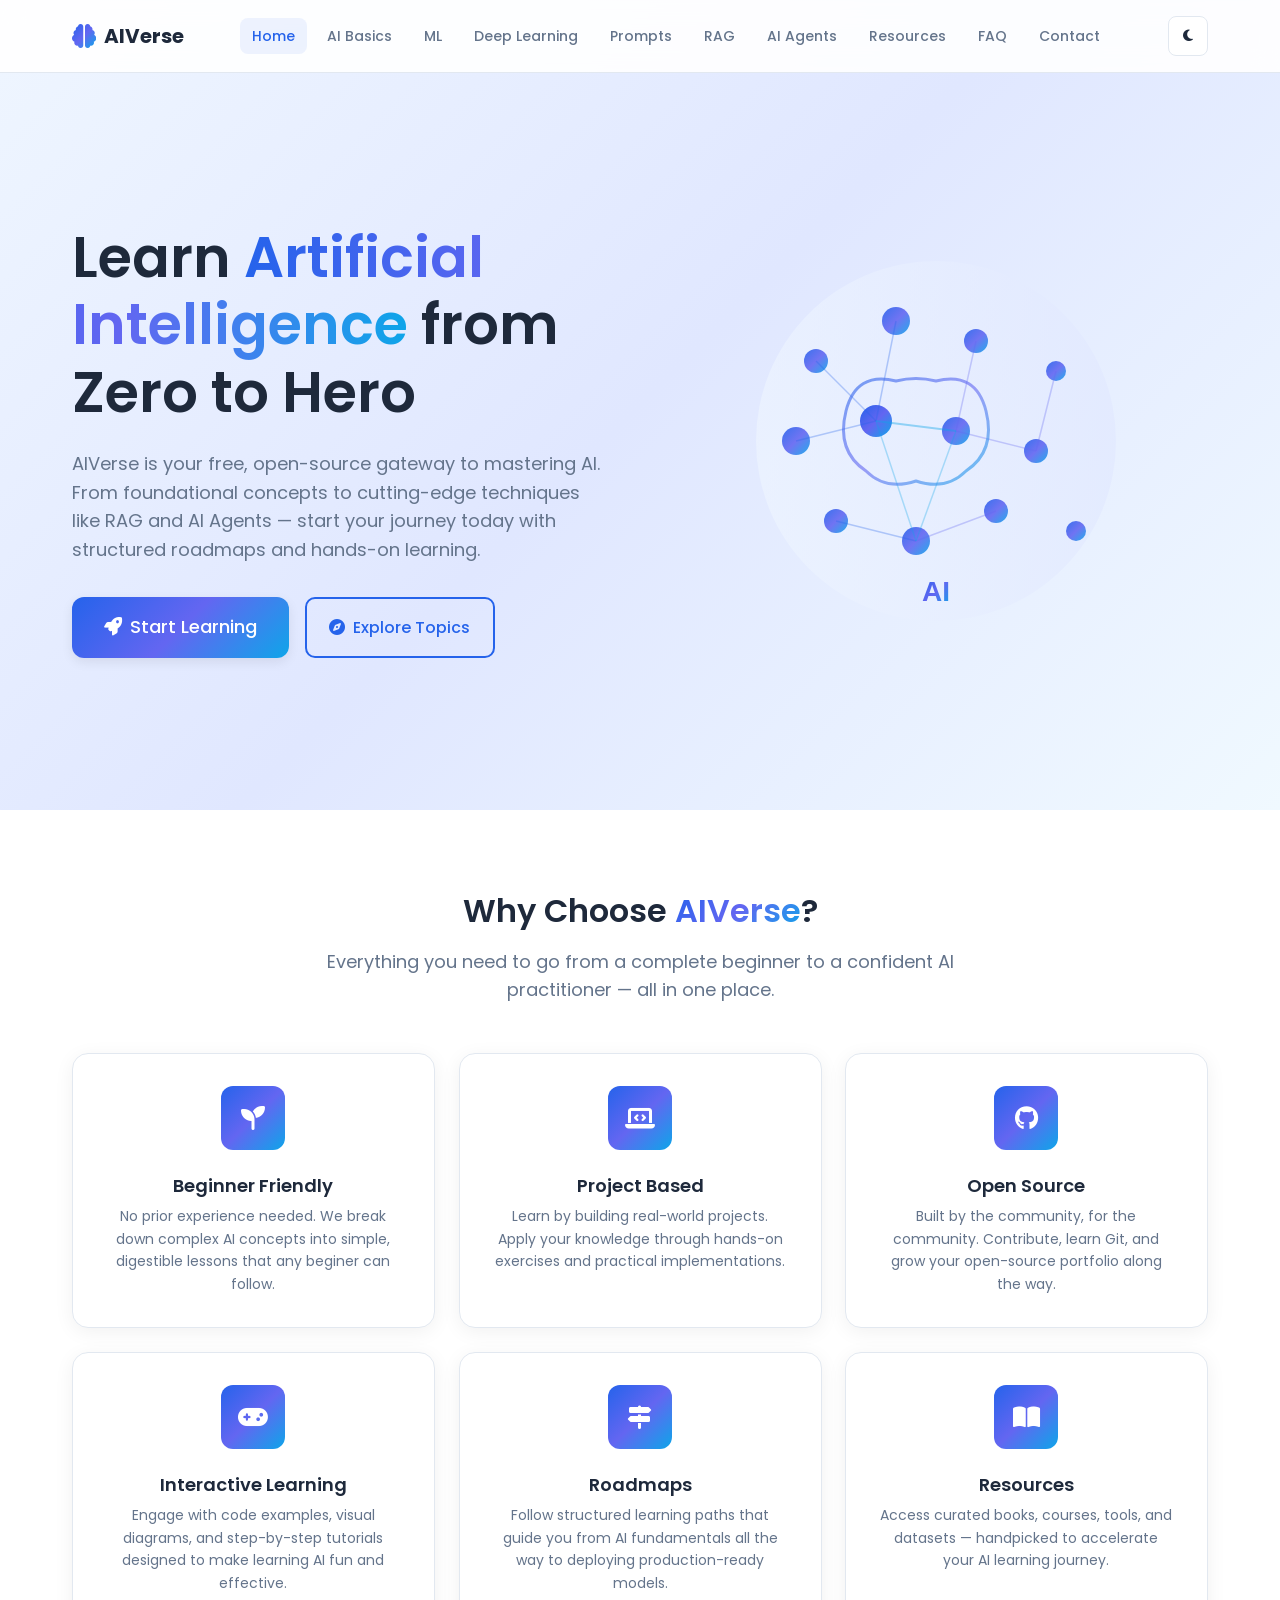
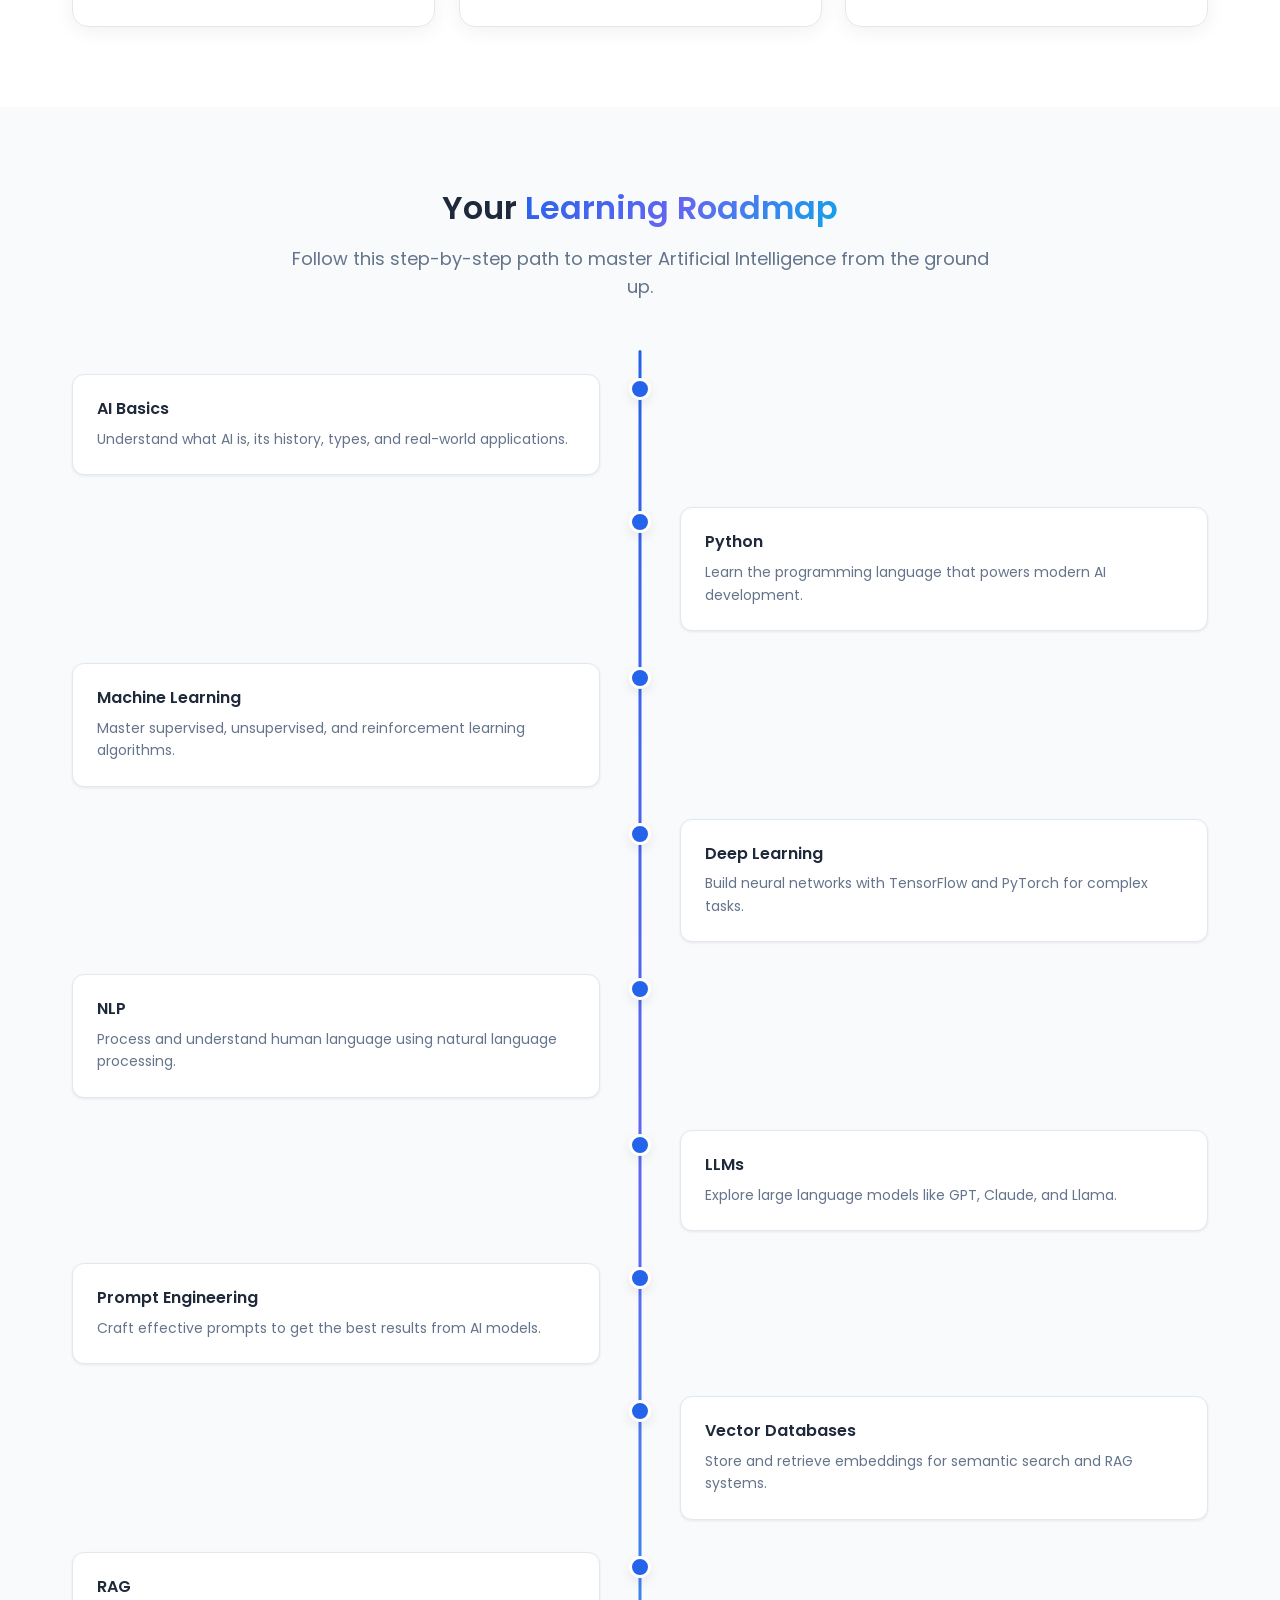
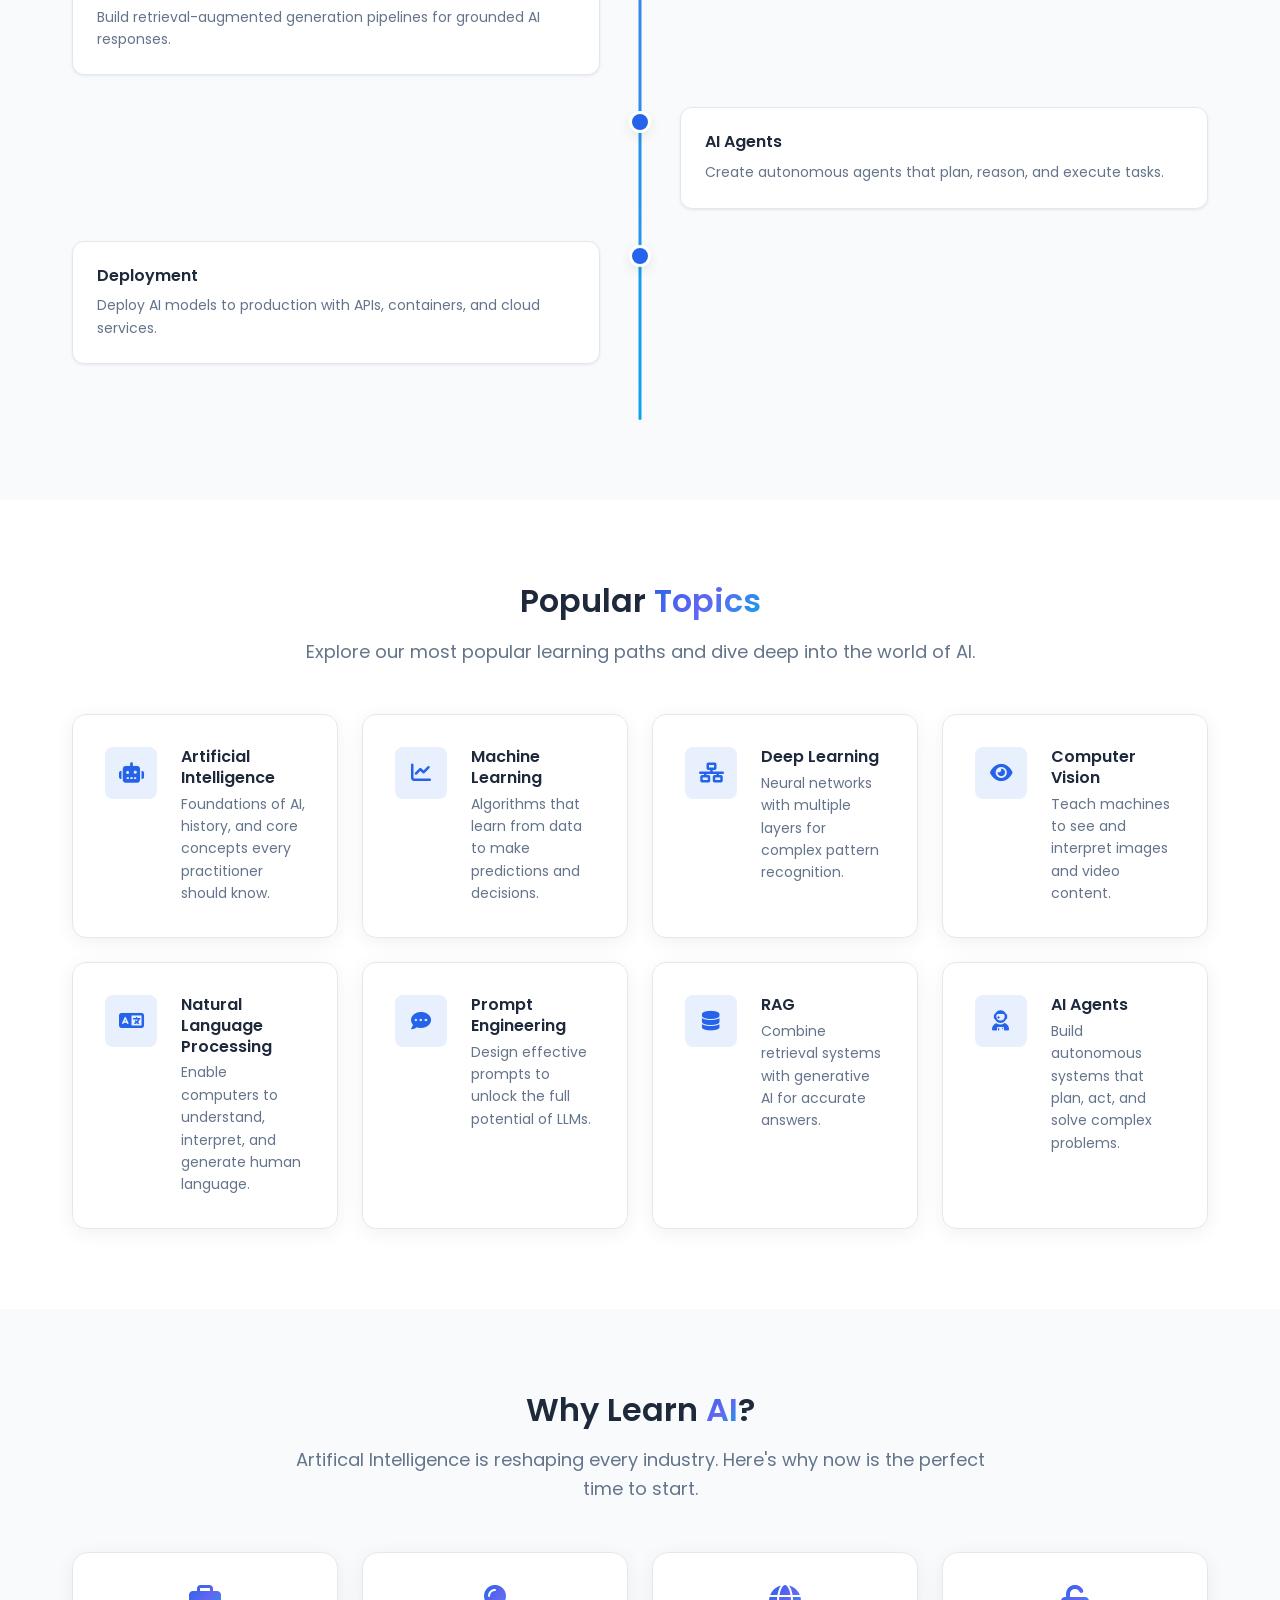
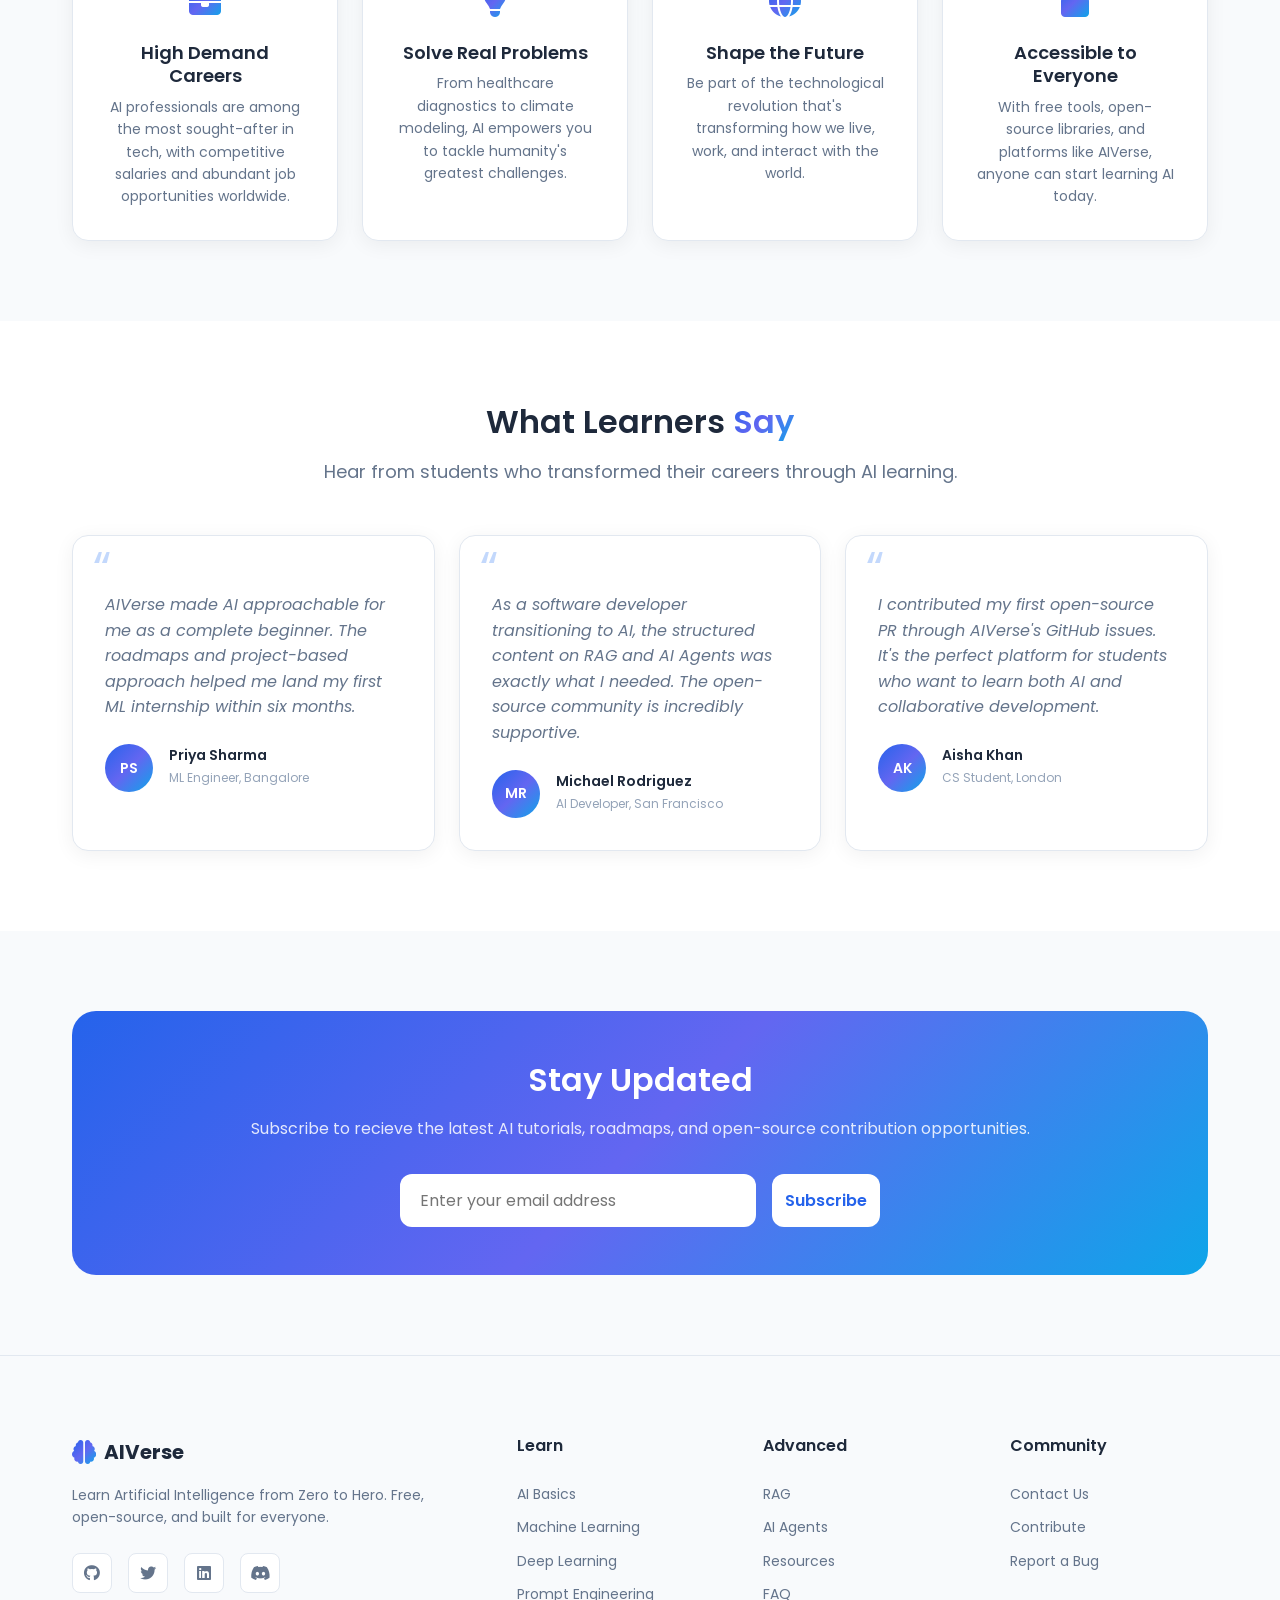
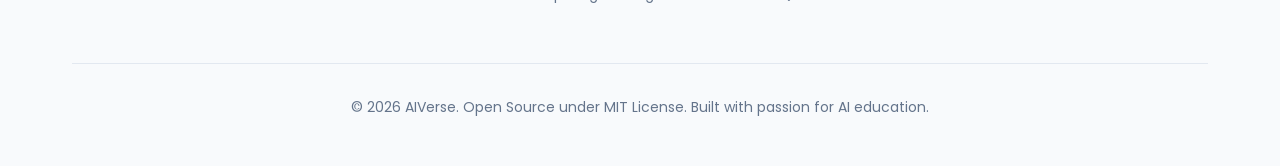
==== index.html @ 11f2e7f5 "Initial commit" ====
<!DOCTYPE html>
<html lang="en">
<head>
  <meta charset="UTF-8">
  <meta name="viewport" content="width=device-width, initial-scale=1.0">
  <meta name="description" content="AIVerse - Learn Artificial Intelligence from Zero to Hero. Free open-source educational platform for AI, Machine Learning, Deep Learning, and more.">
  <title>AIVerse - Learn Artificial Intelligence from Zero to Hero</title>

  <!-- Google Fonts: Poppins -->
  <link rel="preconnect" href="https://fonts.googleapis.com">
  <link rel="preconnect" href="https://fonts.gstatic.com" crossorigin>
  <link href="https://fonts.googleapis.com/css2?family=Poppins:wght@300;400;500;600;700&display=swap" rel="stylesheet">

  <!-- Font Awesome Icons -->
  <link rel="stylesheet" href="https://cdnjs.cloudflare.com/ajax/libs/font-awesome/6.5.1/css/all.min.css">

  <!-- Stylesheets -->
  <link rel="stylesheet" href="css/style.css">
  <link rel="stylesheet" href="css/responsive.css">
  <link rel="stylesheet" href="css/animations.css">
</head>
<body>

  <!-- ========== HEADER & NAVIGATION ========== -->
  <header class="header" role="banner">
    <div class="container">
      <nav class="navbar" role="navigation" aria-label="Main navigation">
        <a href="index.html" class="logo" aria-label="AIVerse Home">
          <i class="fas fa-brain" aria-hidden="true"></i>
          <span>AIVerse</span>
        </a>

        <ul class="nav-menu">
          <li><a href="index.html" class="nav-link">Home</a></li>
          <li><a href="ai-basics.html" class="nav-link">AI Basics</a></li>
          <li><a href="machine-learning.html" class="nav-link">ML</a></li>
          <li><a href="deep-learning.html" class="nav-link">Deep Learning</a></li>
          <li><a href="prompt-engineering.html" class="nav-link">Prompts</a></li>
          <li><a href="rag.html" class="nav-link">RAG</a></li>
          <li><a href="ai-agents.html" class="nav-link">AI Agents</a></li>
          <li><a href="resources.html" class="nav-link">Resources</a></li>
          <li><a href="faq.html" class="nav-link">FAQ</a></li>
          <li><a href="contact.html" class="nav-link">Contact</a></li>
        </ul>

        <div class="nav-actions">
          <button class="theme-toggle" aria-label="Toggle dark mode">
            <i class="fas fa-moon" aria-hidden="true"></i>
          </button>
          <button class="nav-toggle" aria-label="Toggle navigation menu" aria-expanded="false">
            <span></span>
            <span></span>
            <span></span>
          </button>
        </div>
      </nav>
    </div>
  </header>

  <main>

    <!-- ========== HERO SECTION ========== -->
    <section class="hero" id="hero">
      <div class="container">
        <div class="hero-content">
          <div class="hero-text">
            <h1>Learn <span class="text-gradient-animated">Artificial Intelligence</span> from Zero to Hero</h1>
            <p>AIVerse is your free, open-source gateway to mastering AI. From foundational concepts to cutting-edge techniques like RAG and AI Agents — start your journey today with structured roadmaps and hands-on learning.</p>
            <div class="hero-buttons">
              <a href="ai-basics.html" class="btn btn-primary btn-lg">
                <i class="fas fa-rocket" aria-hidden="true"></i> Start Learning
              </a>
              <a href="#topics" class="btn btn-secondary btn-secondary-hero">
                <i class="fas fa-compass" aria-hidden="true"></i> Explore Topics
              </a>
            </div>
          </div>
          <div class="hero-image">
            <img src="images/hero-illustration.svg" alt="Neural network and AI brain illustration" class="hero-illustration" width="480" height="400">
          </div>
        </div>
      </div>
    </section>

    <!-- ========== FEATURES SECTION ========== -->
    <section class="section" id="features">
      <div class="container">
        <div class="section-header reveal">
          <h2>Why Choose <span class="text-gradient">AIVerse</span>?</h2>
          <p>Everything you need to go from a complete beginner to a confident AI practitioner — all in one place.</p>
        </div>

        <div class="features-grid reveal-stagger">
          <article class="feature-card">
            <div class="feature-icon"><i class="fas fa-seedling" aria-hidden="true"></i></div>
            <h3>Beginner Friendly</h3>
            <p>No prior experience needed. We break down complex AI concepts into simple, digestible lessons that any beginer can follow.</p>
          </article>

          <article class="feature-card">
            <div class="feature-icon"><i class="fas fa-laptop-code" aria-hidden="true"></i></div>
            <h3>Project Based</h3>
            <p>Learn by building real-world projects. Apply your knowledge through hands-on exercises and practical implementations.</p>
          </article>

          <article class="feature-card">
            <div class="feature-icon"><i class="fab fa-github" aria-hidden="true"></i></div>
            <h3>Open Source</h3>
            <p>Built by the community, for the community. Contribute, learn Git, and grow your open-source portfolio along the way.</p>
          </article>

          <article class="feature-card">
            <div class="feature-icon"><i class="fas fa-gamepad" aria-hidden="true"></i></div>
            <h3>Interactive Learning</h3>
            <p>Engage with code examples, visual diagrams, and step-by-step tutorials designed to make learning AI fun and effective.</p>
          </article>

          <article class="feature-card">
            <div class="feature-icon"><i class="fas fa-map-signs" aria-hidden="true"></i></div>
            <h3>Roadmaps</h3>
            <p>Follow structured learning paths that guide you from AI fundamentals all the way to deploying production-ready models.</p>
          </article>

          <article class="feature-card">
            <div class="feature-icon"><i class="fas fa-book-open" aria-hidden="true"></i></div>
            <h3>Resources</h3>
            <p>Access curated books, courses, tools, and datasets — handpicked to accelerate your AI learning journey.</p>
          </article>
        </div>
      </div>
    </section>

    <!-- ========== LEARNING ROADMAP ========== -->
    <section class="section section-alt" id="roadmap">
      <div class="container">
        <div class="section-header reveal">
          <h2>Your <span class="text-gradient">Learning Roadmap</span></h2>
          <p>Follow this step-by-step path to master Artificial Intelligence from the ground up.</p>
        </div>

        <div class="timeline reveal">
          <div class="timeline-item">
            <div class="timeline-dot"></div>
            <div class="timeline-content">
              <h3>AI Basics</h3>
              <p>Understand what AI is, its history, types, and real-world applications.</p>
            </div>
          </div>
          <div class="timeline-item">
            <div class="timeline-dot"></div>
            <div class="timeline-content">
              <h3>Python</h3>
              <p>Learn the programming language that powers modern AI development.</p>
            </div>
          </div>
          <div class="timeline-item">
            <div class="timeline-dot"></div>
            <div class="timeline-content">
              <h3>Machine Learning</h3>
              <p>Master supervised, unsupervised, and reinforcement learning algorithms.</p>
            </div>
          </div>
          <div class="timeline-item">
            <div class="timeline-dot"></div>
            <div class="timeline-content">
              <h3>Deep Learning</h3>
              <p>Build neural networks with TensorFlow and PyTorch for complex tasks.</p>
            </div>
          </div>
          <div class="timeline-item">
            <div class="timeline-dot"></div>
            <div class="timeline-content">
              <h3>NLP</h3>
              <p>Process and understand human language using natural language processing.</p>
            </div>
          </div>
          <div class="timeline-item">
            <div class="timeline-dot"></div>
            <div class="timeline-content">
              <h3>LLMs</h3>
              <p>Explore large language models like GPT, Claude, and Llama.</p>
            </div>
          </div>
          <div class="timeline-item">
            <div class="timeline-dot"></div>
            <div class="timeline-content">
              <h3>Prompt Engineering</h3>
              <p>Craft effective prompts to get the best results from AI models.</p>
            </div>
          </div>
          <div class="timeline-item">
            <div class="timeline-dot"></div>
            <div class="timeline-content">
              <h3>Vector Databases</h3>
              <p>Store and retrieve embeddings for semantic search and RAG systems.</p>
            </div>
          </div>
          <div class="timeline-item">
            <div class="timeline-dot"></div>
            <div class="timeline-content">
              <h3>RAG</h3>
              <p>Build retrieval-augmented generation pipelines for grounded AI responses.</p>
            </div>
          </div>
          <div class="timeline-item">
            <div class="timeline-dot"></div>
            <div class="timeline-content">
              <h3>AI Agents</h3>
              <p>Create autonomous agents that plan, reason, and execute tasks.</p>
            </div>
          </div>
          <div class="timeline-item">
            <div class="timeline-dot"></div>
            <div class="timeline-content">
              <h3>Deployment</h3>
              <p>Deploy AI models to production with APIs, containers, and cloud services.</p>
            </div>
          </div>
        </div>
      </div>
    </section>

    <!-- ========== POPULAR TOPICS ========== -->
    <section class="section" id="topics">
      <div class="container">
        <div class="section-header reveal">
          <h2>Popular <span class="text-gradient">Topics</span></h2>
          <p>Explore our most popular learning paths and dive deep into the world of AI.</p>
        </div>

        <div class="topics-grid reveal-stagger">
          <a href="ai-basics.html" class="topic-card">
            <div class="topic-icon"><i class="fas fa-robot" aria-hidden="true"></i></div>
            <div>
              <h3>Artificial Intelligence</h3>
              <p>Foundations of AI, history, and core concepts every practitioner should know.</p>
            </div>
          </a>

          <a href="machine-learning.html" class="topic-card">
            <div class="topic-icon"><i class="fas fa-chart-line" aria-hidden="true"></i></div>
            <div>
              <h3>Machine Learning</h3>
              <p>Algorithms that learn from data to make predictions and decisions.</p>
            </div>
          </a>

          <a href="deep-learning.html" class="topic-card">
            <div class="topic-icon"><i class="fas fa-network-wired" aria-hidden="true"></i></div>
            <div>
              <h3>Deep Learning</h3>
              <p>Neural networks with multiple layers for complex pattern recognition.</p>
            </div>
          </a>

          <a href="deep-learning.html" class="topic-card">
            <div class="topic-icon"><i class="fas fa-eye" aria-hidden="true"></i></div>
            <div>
              <h3>Computer Vision</h3>
              <p>Teach machines to see and interpret images and video content.</p>
            </div>
          </a>

          <a href="deep-learning.html" class="topic-card">
            <div class="topic-icon"><i class="fas fa-language" aria-hidden="true"></i></div>
            <div>
              <h3>Natural Language Processing</h3>
              <p>Enable computers to understand, interpret, and generate human language.</p>
            </div>
          </a>

          <a href="prompt-engineering.html" class="topic-card">
            <div class="topic-icon"><i class="fas fa-comment-dots" aria-hidden="true"></i></div>
            <div>
              <h3>Prompt Engineering</h3>
              <p>Design effective prompts to unlock the full potential of LLMs.</p>
            </div>
          </a>

          <a href="rag.html" class="topic-card">
            <div class="topic-icon"><i class="fas fa-database" aria-hidden="true"></i></div>
            <div>
              <h3>RAG</h3>
              <p>Combine retrieval systems with generative AI for accurate answers.</p>
            </div>
          </a>

          <a href="ai-agents.html" class="topic-card">
            <div class="topic-icon"><i class="fas fa-user-astronaut" aria-hidden="true"></i></div>
            <div>
              <h3>AI Agents</h3>
              <p>Build autonomous systems that plan, act, and solve complex problems.</p>
            </div>
          </a>
        </div>
      </div>
    </section>

    <!-- ========== WHY LEARN AI ========== -->
    <section class="section section-alt" id="why-ai">
      <div class="container">
        <div class="section-header reveal">
          <h2>Why Learn <span class="text-gradient">AI</span>?</h2>
          <p>Artifical Intelligence is reshaping every industry. Here's why now is the perfect time to start.</p>
        </div>

        <div class="why-grid reveal-stagger">
          <article class="why-card">
            <i class="fas fa-briefcase" aria-hidden="true"></i>
            <h3>High Demand Careers</h3>
            <p>AI professionals are among the most sought-after in tech, with competitive salaries and abundant job opportunities worldwide.</p>
          </article>

          <article class="why-card">
            <i class="fas fa-lightbulb" aria-hidden="true"></i>
            <h3>Solve Real Problems</h3>
            <p>From healthcare diagnostics to climate modeling, AI empowers you to tackle humanity's greatest challenges.</p>
          </article>

          <article class="why-card">
            <i class="fas fa-globe" aria-hidden="true"></i>
            <h3>Shape the Future</h3>
            <p>Be part of the technological revolution that's transforming how we live, work, and interact with the world.</p>
          </article>

          <article class="why-card">
            <i class="fas fa-unlock" aria-hidden="true"></i>
            <h3>Accessible to Everyone</h3>
            <p>With free tools, open-source libraries, and platforms like AIVerse, anyone can start learning AI today.</p>
          </article>
        </div>
      </div>
    </section>

    <!-- ========== TESTIMONIALS ========== -->
    <section class="section" id="testimonials">
      <div class="container">
        <div class="section-header reveal">
          <h2>What Learners <span class="text-gradient">Say</span></h2>
          <p>Hear from students who transformed their careers through AI learning.</p>
        </div>

        <div class="testimonials-grid reveal-stagger">
          <article class="testimonial-card">
            <p class="testimonial-text">AIVerse made AI approachable for me as a complete beginner. The roadmaps and project-based approach helped me land my first ML internship within six months.</p>
            <div class="testimonial-author">
              <div class="author-avatar">PS</div>
              <div class="author-info">
                <h4>Priya Sharma</h4>
                <span>ML Engineer, Bangalore</span>
              </div>
            </div>
          </article>

          <article class="testimonial-card">
            <p class="testimonial-text">As a software developer transitioning to AI, the structured content on RAG and AI Agents was exactly what I needed. The open-source community is incredibly supportive.</p>
            <div class="testimonial-author">
              <div class="author-avatar">MR</div>
              <div class="author-info">
                <h4>Michael Rodriguez</h4>
                <span>AI Developer, San Francisco</span>
              </div>
            </div>
          </article>

          <article class="testimonial-card">
            <p class="testimonial-text">I contributed my first open-source PR through AIVerse's GitHub issues. It's the perfect platform for students who want to learn both AI and collaborative development.</p>
            <div class="testimonial-author">
              <div class="author-avatar">AK</div>
              <div class="author-info">
                <h4>Aisha Khan</h4>
                <span>CS Student, London</span>
              </div>
            </div>
          </article>
        </div>
      </div>
    </section>

    <!-- ========== NEWSLETTER ========== -->
    <section class="section section-alt" id="newsletter">
      <div class="container">
        <div class="newsletter reveal">
          <h2>Stay Updated</h2>
          <p>Subscribe to recieve the latest AI tutorials, roadmaps, and open-source contribution opportunities.</p>
          <form class="newsletter-form" aria-label="Newsletter subscription">
            <input type="email" placeholder="Enter your email address" required aria-label="Email address">
            <button type="submit" class="btn">Subscribe</button>
          </form>
        </div>
      </div>
    </section>

  </main>

  <!-- ========== FOOTER ========== -->
  <footer class="footer" role="contentinfo">
    <div class="container">
      <div class="footer-grid">
        <div class="footer-brand">
          <a href="index.html" class="logo">
            <i class="fas fa-brain" aria-hidden="true"></i>
            <span>AIVerse</span>
          </a>
          <p>Learn Artificial Intelligence from Zero to Hero. Free, open-source, and built for everyone.</p>
          <div class="social-links">
            <a href="https://github.com" target="_blank" rel="noopener noreferrer" aria-label="GitHub"><i class="fab fa-github"></i></a>
            <a href="https://twitter.com" target="_blank" rel="noopener noreferrer" aria-label="Twitter"><i class="fab fa-twitter"></i></a>
            <a href="https://linkedin.com" target="_blank" rel="noopener noreferrer" aria-label="LinkedIn"><i class="fab fa-linkedin"></i></a>
            <a href="https://discord.com" target="_blank" rel="noopener noreferrer" aria-label="Discord"><i class="fab fa-discord"></i></a>
          </div>
        </div>

        <div class="footer-links">
          <h4>Learn</h4>
          <ul>
            <li><a href="ai-basics.html">AI Basics</a></li>
            <li><a href="machine-learning.html">Machine Learning</a></li>
            <li><a href="deep-learning.html">Deep Learning</a></li>
            <li><a href="prompt-engineering.html">Prompt Engineering</a></li>
          </ul>
        </div>

        <div class="footer-links">
          <h4>Advanced</h4>
          <ul>
            <li><a href="rag.html">RAG</a></li>
            <li><a href="ai-agents.html">AI Agents</a></li>
            <li><a href="resources.html">Resources</a></li>
            <li><a href="faq.html">FAQ</a></li>
          </ul>
        </div>

        <div class="footer-links">
          <h4>Community</h4>
          <ul>
            <li><a href="contact.html">Contact Us</a></li>
            <li><a href="https://github.com" target="_blank" rel="noopener noreferrer">Contribute</a></li>
            <li><a href="https://github.com" target="_blank" rel="noopener noreferrer">Report a Bug</a></li>
          </ul>
        </div>
      </div>

      <div class="footer-bottom">
        <p>&copy; 2026 AIVerse. Open Source under MIT License. Built with passion for AI education.</p>
      </div>
    </div>
  </footer>

  <!-- Back to Top Button -->
  <button class="back-to-top" aria-label="Back to top">
    <i class="fas fa-arrow-up" aria-hidden="true"></i>
  </button>

  <!-- JavaScript -->
  <script src="js/darkmode.js"></script>
  <script src="js/script.js"></script>
</body>
</html>
---- css/style.css ----
/* ============================================
   AIVerse - Main Stylesheet
   Modern educational website for AI learning
   ============================================ */

/* --- CSS Variables (Light Theme) --- */
:root {
  /* Primary colors - blue gradient accents */
  --color-primary: #2563eb;
  --color-primary-dark: #1d4ed8;
  --color-primary-light: #3b82f6;
  --color-secondary: #6366f1;
  --color-accent: #0ea5e9;

  /* Gradient */
  --gradient-primary: linear-gradient(135deg, #2563eb 0%, #6366f1 50%, #0ea5e9 100%);
  --gradient-hero: linear-gradient(135deg, #eff6ff 0%, #e0e7ff 50%, #f0f9ff 100%);

  /* Neutral colors */
  --color-bg: #ffffff;
  --color-bg-alt: #f8fafc;
  --color-bg-card: #ffffff;
  --color-text: #1e293b;
  --color-text-muted: #64748b;
  --color-text-light: #94a3b8;
  --color-border: #e2e8f0;

  /* Shadows */
  --shadow-sm: 0 1px 3px rgba(0, 0, 0, 0.08);
  --shadow-md: 0 4px 12px rgba(0, 0, 0, 0.08);
  --shadow-lg: 0 10px 30px rgba(37, 99, 235, 0.12);
  --shadow-card: 0 4px 20px rgba(0, 0, 0, 0.06);

  /* Spacing */
  --spacing-xs: 0.5rem;
  --spacing-sm: 1rem;
  --spacing-md: 1.5rem;
  --spacing-lg: 2rem;
  --spacing-xl: 3rem;
  --spacing-2xl: 5rem;

  /* Border radius - intentionally slightly inconsistent in places for OSS issues */
  --radius-sm: 8px;
  --radius-md: 12px;
  --radius-lg: 16px;
  --radius-xl: 24px;
  --radius-full: 9999px;

  /* Typography */
  --font-family: 'Poppins', sans-serif;
  --font-size-xs: 0.75rem;
  --font-size-sm: 0.875rem;
  --font-size-base: 1rem;
  --font-size-lg: 1.125rem;
  --font-size-xl: 1.25rem;
  --font-size-2xl: 1.5rem;
  --font-size-3xl: 2rem;
  --font-size-4xl: 2.5rem;
  --font-size-5xl: 3.5rem;

  /* Transitions */
  --transition-fast: 0.2s ease;
  --transition-base: 0.3s ease;
  --transition-slow: 0.5s ease;

  /* Layout */
  --container-max: 1200px;
  --header-height: 72px;
}

/* --- Dark Theme Variables --- */
[data-theme="dark"] {
  --color-bg: #0f172a;
  --color-bg-alt: #1e293b;
  --color-bg-card: #1e293b;
  --color-text: #f1f5f9;
  --color-text-muted: #94a3b8;
  --color-text-light: #64748b;
  --color-border: #334155;
  --gradient-hero: linear-gradient(135deg, #0f172a 0%, #1e293b 50%, #0f172a 100%);
  --shadow-sm: 0 1px 3px rgba(0, 0, 0, 0.3);
  --shadow-md: 0 4px 12px rgba(0, 0, 0, 0.3);
  --shadow-lg: 0 10px 30px rgba(0, 0, 0, 0.4);
  --shadow-card: 0 4px 20px rgba(0, 0, 0, 0.25);
}

/* --- Reset & Base --- */
*,
*::before,
*::after {
  box-sizing: border-box;
  margin: 0;
  padding: 0;
}

html {
  scroll-behavior: smooth;
  font-size: 16px;
}

body {
  font-family: var(--font-family);
  font-size: var(--font-size-base);
  line-height: 1.6;
  color: var(--color-text);
  background-color: var(--color-bg);
  overflow-x: hidden;
  transition: background-color var(--transition-base), color var(--transition-base);
}

img {
  max-width: 100%;
  height: auto;
  display: block;
}

a {
  color: var(--color-primary);
  text-decoration: none;
  transition: color var(--transition-fast);
}

a:hover {
  color: var(--color-primary-dark);
}

ul {
  list-style: none;
}

/* --- Typography --- */
h1, h2, h3, h4, h5, h6 {
  font-weight: 600;
  line-height: 1.3;
  color: var(--color-text);
}

h1 { font-size: var(--font-size-4xl); }
h2 { font-size: var(--font-size-3xl); }
h3 { font-size: var(--font-size-2xl); }
h4 { font-size: var(--font-size-xl); }

p {
  color: var(--color-text-muted);
  margin-bottom: var(--spacing-sm);
}

/* --- Utility Classes --- */
.container {
  width: 100%;
  max-width: var(--container-max);
  margin: 0 auto;
  padding: 0 var(--spacing-md);
}

.section {
  padding: var(--spacing-2xl) 0;
}

.section-alt {
  background-color: var(--color-bg-alt);
}

.section-header {
  text-align: center;
  max-width: 700px;
  margin: 0 auto var(--spacing-xl);
}

.section-header h2 {
  margin-bottom: var(--spacing-sm);
}

.section-header p {
  font-size: var(--font-size-lg);
}

.text-gradient {
  background: var(--gradient-primary);
  -webkit-background-clip: text;
  -webkit-text-fill-color: transparent;
  background-clip: text;
}

/* --- Buttons --- */
.btn {
  display: inline-flex;
  align-items: center;
  justify-content: center;
  gap: var(--spacing-xs);
  padding: 0.75rem 1.5rem;
  font-family: var(--font-family);
  font-size: var(--font-size-base);
  font-weight: 500;
  border: none;
  border-radius: var(--radius-md);
  cursor: pointer;
  transition: all var(--transition-base);
  text-decoration: none;
}

.btn-primary {
  background: var(--gradient-primary);
  color: #ffffff;
  box-shadow: var(--shadow-md);
}

.btn-primary:hover {
  transform: translateY(-2px);
  box-shadow: var(--shadow-lg);
  color: #ffffff;
}

.btn-secondary {
  background: transparent;
  color: var(--color-primary);
  border: 2px solid var(--color-primary);
}

.btn-secondary:hover {
  background: var(--color-primary);
  color: #ffffff;
  transform: translateY(-2px);
}

/* Secondary CTA on home - slightly different padding (OSS issue) */
.btn-secondary-hero {
  padding: 0.7rem 1.4rem;
  border-radius: 10px;
}

.btn-sm {
  padding: 0.5rem 1rem;
  font-size: var(--font-size-sm);
}

.btn-lg {
  padding: 1rem 2rem;
  font-size: var(--font-size-lg);
}

/* --- Header & Navigation --- */
.header {
  position: fixed;
  top: 0;
  left: 0;
  right: 0;
  z-index: 1000;
  background: rgba(255, 255, 255, 0.9);
  backdrop-filter: blur(12px);
  -webkit-backdrop-filter: blur(12px);
  border-bottom: 1px solid var(--color-border);
  transition: background var(--transition-base), box-shadow var(--transition-base);
}

[data-theme="dark"] .header {
  background: rgba(15, 23, 42, 0.9);
}

.header.scrolled {
  box-shadow: var(--shadow-md);
}

.navbar {
  display: flex;
  align-items: center;
  justify-content: space-between;
  height: var(--header-height);
}

.logo {
  display: flex;
  align-items: center;
  gap: var(--spacing-xs);
  font-size: var(--font-size-xl);
  font-weight: 700;
  color: var(--color-text);
  text-decoration: none;
}

.logo i {
  font-size: 1.5rem;
  background: var(--gradient-primary);
  -webkit-background-clip: text;
  -webkit-text-fill-color: transparent;
  background-clip: text;
}

.nav-menu {
  display: flex;
  align-items: center;
  gap: var(--spacing-xs);
}

.nav-link {
  padding: 0.5rem 0.75rem;
  font-size: var(--font-size-sm);
  font-weight: 500;
  color: var(--color-text-muted);
  border-radius: var(--radius-sm);
  transition: all var(--transition-fast);
}

.nav-link:hover,
.nav-link.active {
  color: var(--color-primary);
  background: rgba(37, 99, 235, 0.08);
}

.nav-actions {
  display: flex;
  align-items: center;
  gap: var(--spacing-sm);
}

/* Dark mode toggle button */
.theme-toggle {
  display: flex;
  align-items: center;
  justify-content: center;
  width: 40px;
  height: 40px;
  border: 1px solid var(--color-border);
  border-radius: var(--radius-sm);
  background: var(--color-bg);
  color: var(--color-text);
  cursor: pointer;
  transition: all var(--transition-fast);
}

.theme-toggle:hover {
  border-color: var(--color-primary);
  color: var(--color-primary);
}

/* Mobile menu toggle */
.nav-toggle {
  display: none;
  flex-direction: column;
  gap: 5px;
  background: none;
  border: none;
  cursor: pointer;
  padding: 0.5rem;
}

.nav-toggle span {
  display: block;
  width: 24px;
  height: 2px;
  background: var(--color-text);
  border-radius: 2px;
  transition: all var(--transition-base);
}

/* --- Hero Section --- */
.hero {
  padding-top: calc(var(--header-height) + var(--spacing-2xl));
  padding-bottom: var(--spacing-2xl);
  background: var(--gradient-hero);
  min-height: 90vh;
  display: flex;
  align-items: center;
}

.hero-content {
  display: grid;
  grid-template-columns: 1fr;
  gap: var(--spacing-xl);
  align-items: center;
}

.hero-text h1 {
  font-size: var(--font-size-3xl);
  margin-bottom: var(--spacing-md);
  line-height: 1.2;
}

.hero-text p {
  font-size: var(--font-size-lg);
  margin-bottom: var(--spacing-lg);
  max-width: 540px;
}

.hero-buttons {
  display: flex;
  flex-wrap: wrap;
  gap: var(--spacing-sm);
}

.hero-image {
  display: flex;
  justify-content: center;
  align-items: center;
}

.hero-illustration {
  width: 100%;
  max-width: 480px;
}

/* --- Page Hero (inner pages) --- */
.page-hero {
  padding-top: calc(var(--header-height) + var(--spacing-xl));
  padding-bottom: var(--spacing-xl);
  background: var(--gradient-hero);
  text-align: center;
}

.page-hero h1 {
  font-size: var(--font-size-3xl);
  margin-bottom: var(--spacing-sm);
}

.page-hero p {
  font-size: var(--font-size-lg);
  max-width: 600px;
  margin: 0 auto;
}

.breadcrumb {
  display: flex;
  justify-content: center;
  gap: var(--spacing-xs);
  margin-bottom: var(--spacing-md);
  font-size: var(--font-size-sm);
  color: var(--color-text-muted);
}

.breadcrumb a {
  color: var(--color-primary);
}

/* --- Feature Cards --- */
.features-grid {
  display: grid;
  grid-template-columns: 1fr;
  gap: var(--spacing-md);
}

.feature-card {
  background: var(--color-bg-card);
  border: 1px solid var(--color-border);
  border-radius: var(--radius-lg);
  padding: var(--spacing-lg);
  text-align: center;
  transition: all var(--transition-base);
  box-shadow: var(--shadow-card);
}

.feature-card:hover {
  transform: translateY(-4px);
  box-shadow: var(--shadow-lg);
  border-color: var(--color-primary-light);
}

.feature-icon {
  width: 64px;
  height: 64px;
  margin: 0 auto var(--spacing-md);
  display: flex;
  align-items: center;
  justify-content: center;
  background: var(--gradient-primary);
  border-radius: var(--radius-md);
  color: #ffffff;
  font-size: 1.5rem;
}

.feature-card h3 {
  font-size: var(--font-size-lg);
  margin-bottom: var(--spacing-xs);
}

.feature-card p {
  font-size: var(--font-size-sm);
  margin-bottom: 0;
}

/* --- Timeline / Roadmap --- */
.timeline {
  position: relative;
  padding: var(--spacing-md) 0;
}

.timeline::before {
  content: '';
  position: absolute;
  left: 20px;
  top: 0;
  bottom: 0;
  width: 3px;
  background: var(--gradient-primary);
  border-radius: var(--radius-full);
}

.timeline-item {
  position: relative;
  padding-left: 60px;
  margin-bottom: var(--spacing-lg);
}

.timeline-dot {
  position: absolute;
  left: 10px;
  top: 4px;
  width: 22px;
  height: 22px;
  background: var(--color-primary);
  border: 3px solid var(--color-bg);
  border-radius: 50%;
  box-shadow: var(--shadow-md);
}

.timeline-content {
  background: var(--color-bg-card);
  border: 1px solid var(--color-border);
  border-radius: var(--radius-md);
  padding: var(--spacing-md);
  box-shadow: var(--shadow-sm);
  transition: all var(--transition-base);
}

.timeline-content:hover {
  box-shadow: var(--shadow-md);
  border-color: var(--color-primary-light);
}

.timeline-content h3 {
  font-size: var(--font-size-base);
  margin-bottom: var(--spacing-xs);
}

.timeline-content p {
  font-size: var(--font-size-sm);
  margin-bottom: 0;
}

/* --- Topic Cards --- */
.topics-grid {
  display: grid;
  grid-template-columns: 1fr;
  gap: var(--spacing-md);
}

.topic-card {
  background: var(--color-bg-card);
  border: 1px solid var(--color-border);
  border-radius: 14px; /* slightly inconsistent with --radius-lg */
  padding: var(--spacing-lg);
  display: flex;
  align-items: flex-start;
  gap: var(--spacing-md);
  transition: all var(--transition-base);
  text-decoration: none;
  color: inherit;
  box-shadow: var(--shadow-card);
}

.topic-card:hover {
  transform: translateY(-3px);
  box-shadow: var(--shadow-lg);
  border-color: var(--color-primary);
}

.topic-icon {
  flex-shrink: 0;
  width: 52px;
  height: 52px;
  display: flex;
  align-items: center;
  justify-content: center;
  background: rgba(37, 99, 235, 0.1);
  border-radius: var(--radius-sm);
  color: var(--color-primary);
  font-size: 1.25rem;
}

.topic-card h3 {
  font-size: var(--font-size-base);
  margin-bottom: 0.25rem;
}

.topic-card p {
  font-size: var(--font-size-sm);
  margin-bottom: 0;
}

/* --- Why Learn Cards --- */
.why-grid {
  display: grid;
  grid-template-columns: 1fr;
  gap: var(--spacing-md);
}

.why-card {
  background: var(--color-bg-card);
  border: 1px solid var(--color-border);
  border-radius: var(--radius-lg);
  padding: var(--spacing-lg);
  text-align: center;
  box-shadow: var(--shadow-card);
  transition: all var(--transition-base);
}

.why-card:hover {
  transform: translateY(-3px);
  box-shadow: var(--shadow-lg);
}

.why-card i {
  font-size: 2rem;
  margin-bottom: var(--spacing-md);
  background: var(--gradient-primary);
  -webkit-background-clip: text;
  -webkit-text-fill-color: transparent;
  background-clip: text;
}

.why-card h3 {
  font-size: var(--font-size-lg);
  margin-bottom: var(--spacing-xs);
}

.why-card p {
  font-size: var(--font-size-sm);
  margin-bottom: 0;
}

/* --- Testimonials --- */
.testimonials-grid {
  display: grid;
  grid-template-columns: 1fr;
  gap: var(--spacing-md);
}

.testimonial-card {
  background: var(--color-bg-card);
  border: 1px solid var(--color-border);
  border-radius: var(--radius-lg);
  padding: var(--spacing-lg);
  box-shadow: var(--shadow-card);
  position: relative;
}

.testimonial-card::before {
  content: '\201C';
  position: absolute;
  top: 10px;
  left: 20px;
  font-size: 3rem;
  color: var(--color-primary-light);
  opacity: 0.3;
  line-height: 1;
}

.testimonial-text {
  font-style: italic;
  margin-bottom: var(--spacing-md);
  padding-top: var(--spacing-md);
  color: var(--color-text-muted);
}

.testimonial-author {
  display: flex;
  align-items: center;
  gap: var(--spacing-sm);
}

.author-avatar {
  width: 48px;
  height: 48px;
  border-radius: 50%;
  background: var(--gradient-primary);
  display: flex;
  align-items: center;
  justify-content: center;
  color: #ffffff;
  font-weight: 600;
  font-size: var(--font-size-sm);
}

.author-info h4 {
  font-size: var(--font-size-sm);
  margin-bottom: 0;
}

.author-info span {
  font-size: var(--font-size-xs);
  color: var(--color-text-light);
}

/* --- Newsletter --- */
.newsletter {
  background: var(--gradient-primary);
  border-radius: var(--radius-xl);
  padding: var(--spacing-xl);
  text-align: center;
  color: #ffffff;
}

.newsletter h2 {
  color: #ffffff;
  margin-bottom: var(--spacing-sm);
}

.newsletter p {
  color: rgba(255, 255, 255, 0.85);
  margin-bottom: var(--spacing-lg);
}

.newsletter-form {
  display: flex;
  flex-direction: column;
  gap: var(--spacing-sm);
  max-width: 480px;
  margin: 0 auto;
}

.newsletter-form input {
  padding: 0.875rem 1.25rem;
  border: none;
  border-radius: var(--radius-md);
  font-family: var(--font-family);
  font-size: var(--font-size-base);
  outline: none;
}

.newsletter-form .btn {
  background: #ffffff;
  color: var(--color-primary);
  font-weight: 600;
}

.newsletter-form .btn:hover {
  background: #f1f5f9;
  color: var(--color-primary-dark);
}

/* --- Content Cards (inner pages) --- */
.content-grid {
  display: grid;
  grid-template-columns: 1fr;
  gap: var(--spacing-md);
}

.content-card {
  background: var(--color-bg-card);
  border: 1px solid var(--color-border);
  border-radius: var(--radius-lg);
  padding: var(--spacing-lg);
  box-shadow: var(--shadow-card);
  transition: all var(--transition-base);
}

.content-card:hover {
  box-shadow: var(--shadow-md);
}

.content-card h3 {
  display: flex;
  align-items: center;
  gap: var(--spacing-sm);
  font-size: var(--font-size-lg);
  margin-bottom: var(--spacing-sm);
}

.content-card h3 i {
  color: var(--color-primary);
}

.content-card ul {
  list-style: disc;
  padding-left: var(--spacing-md);
  margin-top: var(--spacing-sm);
}

.content-card ul li {
  color: var(--color-text-muted);
  font-size: var(--font-size-sm);
  margin-bottom: var(--spacing-xs);
}

/* Key points box */
.key-points {
  background: rgba(37, 99, 235, 0.05);
  border-left: 4px solid var(--color-primary);
  border-radius: 0 var(--radius-md) var(--radius-md) 0;
  padding: var(--spacing-lg);
  margin: var(--spacing-lg) 0;
}

.key-points h3 {
  margin-bottom: var(--spacing-sm);
}

.key-points ul {
  list-style: none;
  padding: 0;
}

.key-points ul li {
  padding: var(--spacing-xs) 0;
  color: var(--color-text-muted);
  display: flex;
  align-items: flex-start;
  gap: var(--spacing-sm);
}

.key-points ul li i {
  color: var(--color-primary);
  margin-top: 4px;
}

/* Summary section */
.summary-box {
  background: var(--color-bg-alt);
  border: 1px solid var(--color-border);
  border-radius: var(--radius-lg);
  padding: var(--spacing-xl);
  margin-top: var(--spacing-xl);
}

.summary-box h2 {
  margin-bottom: var(--spacing-md);
}

/* Example code block */
.code-example {
  background: #1e293b;
  color: #e2e8f0;
  border-radius: var(--radius-md);
  padding: var(--spacing-md);
  margin: var(--spacing-md) 0;
  overflow-x: auto;
  font-family: 'Courier New', monospace;
  font-size: var(--font-size-sm);
  line-height: 1.7;
}

.code-example .comment {
  color: #94a3b8;
}

.code-example .keyword {
  color: #7dd3fc;
}

.code-example .string {
  color: #86efac;
}

/* --- FAQ Accordion --- */
.faq-list {
  max-width: 800px;
  margin: 0 auto;
}

.faq-item {
  border: 1px solid var(--color-border);
  border-radius: var(--radius-md);
  margin-bottom: var(--spacing-sm);
  overflow: hidden;
  background: var(--color-bg-card);
}

.faq-question {
  width: 100%;
  display: flex;
  align-items: center;
  justify-content: space-between;
  padding: var(--spacing-md) var(--spacing-lg);
  background: none;
  border: none;
  font-family: var(--font-family);
  font-size: var(--font-size-base);
  font-weight: 500;
  color: var(--color-text);
  cursor: pointer;
  text-align: left;
  transition: background var(--transition-fast);
}

.faq-question:hover {
  background: rgba(37, 99, 235, 0.05);
}

.faq-question i {
  transition: transform var(--transition-base);
  color: var(--color-primary);
}

.faq-item.active .faq-question i {
  transform: rotate(180deg);
}

.faq-answer {
  max-height: 0;
  overflow: hidden;
  transition: max-height var(--transition-base);
}

.faq-answer-inner {
  padding: 0 var(--spacing-lg) var(--spacing-md);
  color: var(--color-text-muted);
  font-size: var(--font-size-sm);
}

.faq-item.active .faq-answer {
  max-height: 500px;
}

/* --- Contact Form --- */
.contact-wrapper {
  display: grid;
  grid-template-columns: 1fr;
  gap: var(--spacing-xl);
}

.contact-info {
  display: flex;
  flex-direction: column;
  gap: var(--spacing-md);
}

.contact-info-item {
  display: flex;
  align-items: flex-start;
  gap: var(--spacing-md);
  padding: var(--spacing-md);
  background: var(--color-bg-card);
  border: 1px solid var(--color-border);
  border-radius: var(--radius-md);
}

.contact-info-item i {
  font-size: 1.25rem;
  color: var(--color-primary);
  margin-top: 2px;
}

.contact-form {
  background: var(--color-bg-card);
  border: 1px solid var(--color-border);
  border-radius: var(--radius-lg);
  padding: var(--spacing-xl);
  box-shadow: var(--shadow-card);
}

.form-group {
  margin-bottom: var(--spacing-md);
}

.form-group label {
  display: block;
  font-weight: 500;
  margin-bottom: var(--spacing-xs);
  font-size: var(--font-size-sm);
}

.form-group input,
.form-group textarea {
  width: 100%;
  padding: 0.75rem 1rem;
  border: 1px solid var(--color-border);
  border-radius: var(--radius-sm);
  font-family: var(--font-family);
  font-size: var(--font-size-base);
  background: var(--color-bg);
  color: var(--color-text);
  transition: border-color var(--transition-fast);
}

.form-group input:focus,
.form-group textarea:focus {
  outline: none;
  border-color: var(--color-primary);
  box-shadow: 0 0 0 3px rgba(37, 99, 235, 0.15);
}

.form-group textarea {
  min-height: 150px;
  resize: vertical;
}

.form-success {
  display: none;
  padding: var(--spacing-md);
  background: rgba(34, 197, 94, 0.1);
  border: 1px solid #22c55e;
  border-radius: var(--radius-md);
  color: #16a34a;
  margin-top: var(--spacing-md);
  text-align: center;
}

.form-success.show {
  display: block;
}

/* --- Resources Page --- */
.resource-card {
  background: var(--color-bg-card);
  border: 1px solid var(--color-border);
  border-radius: var(--radius-lg);
  padding: var(--spacing-lg);
  box-shadow: var(--shadow-card);
  transition: all var(--transition-base);
}

.resource-card:hover {
  transform: translateY(-2px);
  box-shadow: var(--shadow-md);
}

.resource-card .resource-tag {
  display: inline-block;
  padding: 0.2rem 0.6rem;
  background: rgba(37, 99, 235, 0.1);
  color: var(--color-primary);
  border-radius: var(--radius-full);
  font-size: var(--font-size-xs);
  font-weight: 500;
  margin-bottom: var(--spacing-sm);
}

.resource-card h3 {
  font-size: var(--font-size-lg);
  margin-bottom: var(--spacing-xs);
}

.resource-card p {
  font-size: var(--font-size-sm);
  margin-bottom: var(--spacing-sm);
}

.resource-card a {
  font-size: var(--font-size-sm);
  font-weight: 500;
}

/* --- Footer --- */
.footer {
  background: var(--color-bg-alt);
  border-top: 1px solid var(--color-border);
  padding: var(--spacing-2xl) 0 var(--spacing-lg);
}

.footer-grid {
  display: grid;
  grid-template-columns: 1fr;
  gap: var(--spacing-xl);
  margin-bottom: var(--spacing-xl);
}

.footer-brand p {
  font-size: var(--font-size-sm);
  margin-top: var(--spacing-sm);
}

.footer-links h4 {
  font-size: var(--font-size-base);
  margin-bottom: var(--spacing-md);
}

.footer-links ul li {
  margin-bottom: var(--spacing-xs);
}

.footer-links ul li a {
  font-size: var(--font-size-sm);
  color: var(--color-text-muted);
  transition: color var(--transition-fast);
}

.footer-links ul li a:hover {
  color: var(--color-primary);
}

.social-links {
  display: flex;
  gap: var(--spacing-sm);
  margin-top: var(--spacing-md);
}

.social-links a {
  display: flex;
  align-items: center;
  justify-content: center;
  width: 40px;
  height: 40px;
  border-radius: var(--radius-sm);
  background: var(--color-bg);
  border: 1px solid var(--color-border);
  color: var(--color-text-muted);
  transition: all var(--transition-fast);
}

.social-links a:hover {
  background: var(--color-primary);
  border-color: var(--color-primary);
  color: #ffffff;
}

.footer-bottom {
  border-top: 1px solid var(--color-border);
  padding-top: var(--spacing-lg);
  text-align: center;
  font-size: var(--font-size-sm);
  color: var(--color-text-light);
}

/* --- Back to Top Button --- */
.back-to-top {
  position: fixed;
  bottom: 24px;
  right: 24px;
  width: 48px;
  height: 48px;
  background: var(--gradient-primary);
  color: #ffffff;
  border: none;
  border-radius: 50%;
  cursor: pointer;
  display: flex;
  align-items: center;
  justify-content: center;
  font-size: 1.1rem;
  box-shadow: var(--shadow-lg);
  opacity: 0;
  visibility: hidden;
  transform: translateY(20px);
  transition: all var(--transition-base);
  z-index: 999;
}

.back-to-top.visible {
  opacity: 1;
  visibility: visible;
  transform: translateY(0);
}

.back-to-top:hover {
  transform: translateY(-3px);
}

/* --- Intro text block --- */
.intro-text {
  max-width: 800px;
  margin: 0 auto var(--spacing-xl);
  text-align: center;
}

.intro-text p {
  font-size: var(--font-size-lg);
}
---- css/responsive.css ----
/* ============================================
   AIVerse - Responsive Styles
   Mobile-first breakpoints
   ============================================ */

/* --- Small devices (landscape phones, 480px+) --- */
@media (min-width: 480px) {
  .hero-text h1 {
    font-size: var(--font-size-4xl);
  }

  .newsletter-form {
    flex-direction: row;
  }

  .newsletter-form input {
    flex: 1;
  }
}

/* --- Medium devices (tablets, 768px+) --- */
@media (min-width: 768px) {
  h1 { font-size: var(--font-size-5xl); }

  .hero-text h1 {
    font-size: var(--font-size-5xl);
  }

  .page-hero h1 {
    font-size: var(--font-size-4xl);
  }

  /* Hero two-column layout */
  .hero-content {
    grid-template-columns: 1fr 1fr;
  }

  /* Feature cards - 2 columns */
  .features-grid {
    grid-template-columns: repeat(2, 1fr);
  }

  /* Topics - 2 columns */
  .topics-grid {
    grid-template-columns: repeat(2, 1fr);
  }

  /* Why cards - 2 columns */
  .why-grid {
    grid-template-columns: repeat(2, 1fr);
  }

  /* Testimonials - 2 columns */
  .testimonials-grid {
    grid-template-columns: repeat(2, 1fr);
  }

  /* Content cards - 2 columns */
  .content-grid {
    grid-template-columns: repeat(2, 1fr);
  }

  /* Contact - 2 columns */
  .contact-wrapper {
    grid-template-columns: 1fr 1.5fr;
  }

  /* Footer - 2 columns */
  .footer-grid {
    grid-template-columns: 1.5fr 1fr 1fr;
  }

  /* Timeline centered layout */
  .timeline::before {
    left: 50%;
    transform: translateX(-50%);
  }

  .timeline-item {
    padding-left: 0;
    width: 50%;
    padding-right: 40px;
  }

  .timeline-item:nth-child(even) {
    margin-left: 50%;
    padding-right: 0;
    padding-left: 40px;
  }

  .timeline-dot {
    left: auto;
    right: -11px;
  }

  .timeline-item:nth-child(even) .timeline-dot {
    left: -11px;
    right: auto;
  }
}

/* --- Large devices (desktops, 1024px+) --- */
@media (min-width: 1024px) {
  .container {
    padding: 0 var(--spacing-lg);
  }

  /* Feature cards - 3 columns */
  .features-grid {
    grid-template-columns: repeat(3, 1fr);
  }

  /* Topics - 4 columns */
  .topics-grid {
    grid-template-columns: repeat(4, 1fr);
  }

  /* Why cards - 4 columns */
  .why-grid {
    grid-template-columns: repeat(4, 1fr);
  }

  /* Testimonials - 3 columns */
  .testimonials-grid {
    grid-template-columns: repeat(3, 1fr);
  }

  /* Footer - 4 columns */
  .footer-grid {
    grid-template-columns: 2fr 1fr 1fr 1fr;
  }

  /* Show desktop navigation */
  .nav-menu {
    display: flex;
  }

  .nav-toggle {
    display: none;
  }
}

/* --- Mobile Navigation (below 1024px) --- */
@media (max-width: 1023px) {
  .nav-toggle {
    display: flex;
  }

  .nav-menu {
    position: fixed;
    top: var(--header-height);
    left: 0;
    right: 0;
    bottom: 0;
    flex-direction: column;
    background: var(--color-bg);
    padding: var(--spacing-lg);
    gap: var(--spacing-xs);
    transform: translateX(100%);
    transition: transform var(--transition-base);
    overflow-y: auto;
    z-index: 999;
  }

  .nav-menu.active {
    transform: translateX(0);
  }

  .nav-link {
    width: 100%;
    padding: var(--spacing-sm) var(--spacing-md);
    font-size: var(--font-size-base);
  }

  /* Hamburger animation when menu is open */
  .nav-toggle.active span:nth-child(1) {
    transform: rotate(45deg) translate(5px, 5px);
  }

  .nav-toggle.active span:nth-child(2) {
    opacity: 0;
  }

  .nav-toggle.active span:nth-child(3) {
    transform: rotate(-45deg) translate(5px, -5px);
  }
}

/* --- Extra small devices --- */
@media (max-width: 374px) {
  .hero-buttons {
    flex-direction: column;
  }

  .hero-buttons .btn {
    width: 100%;
  }

  .section {
    padding: var(--spacing-xl) 0;
  }
}

/* --- Print styles --- */
@media print {
  .header,
  .back-to-top,
  .theme-toggle,
  .nav-toggle,
  .newsletter {
    display: none;
  }

  body {
    color: #000;
    background: #fff;
  }
}
---- css/animations.css ----
/* ============================================
   AIVerse - Animations & Transitions
   Subtle scroll reveal and hover effects
   ============================================ */

/* --- Scroll Reveal (applied via JS) --- */
.reveal {
  opacity: 0;
  transform: translateY(30px);
  transition: opacity 0.6s ease, transform 0.6s ease;
}

.reveal.visible {
  opacity: 1;
  transform: translateY(0);
}

/* Staggered reveal for grid children */
.reveal-stagger > * {
  opacity: 0;
  transform: translateY(20px);
  transition: opacity 0.5s ease, transform 0.5s ease;
}

.reveal-stagger.visible > *:nth-child(1) { transition-delay: 0.1s; }
.reveal-stagger.visible > *:nth-child(2) { transition-delay: 0.2s; }
.reveal-stagger.visible > *:nth-child(3) { transition-delay: 0.3s; }
.reveal-stagger.visible > *:nth-child(4) { transition-delay: 0.4s; }
.reveal-stagger.visible > *:nth-child(5) { transition-delay: 0.5s; }
.reveal-stagger.visible > *:nth-child(6) { transition-delay: 0.6s; }
.reveal-stagger.visible > *:nth-child(7) { transition-delay: 0.7s; }
.reveal-stagger.visible > *:nth-child(8) { transition-delay: 0.8s; }

.reveal-stagger.visible > * {
  opacity: 1;
  transform: translateY(0);
}

/* --- Hero entrance animation --- */
@keyframes fadeInUp {
  from {
    opacity: 0;
    transform: translateY(40px);
  }
  to {
    opacity: 1;
    transform: translateY(0);
  }
}

@keyframes fadeInRight {
  from {
    opacity: 0;
    transform: translateX(40px);
  }
  to {
    opacity: 1;
    transform: translateX(0);
  }
}

@keyframes float {
  0%, 100% {
    transform: translateY(0);
  }
  50% {
    transform: translateY(-12px);
  }
}

@keyframes pulse-glow {
  0%, 100% {
    box-shadow: 0 0 20px rgba(37, 99, 235, 0.2);
  }
  50% {
    box-shadow: 0 0 40px rgba(37, 99, 235, 0.4);
  }
}

.hero-text {
  animation: fadeInUp 0.8s ease forwards;
}

.hero-image {
  animation: fadeInRight 0.8s ease 0.3s forwards;
  opacity: 0;
}

.hero-illustration {
  animation: float 4s ease-in-out infinite;
}

/* --- Card hover lift --- */
.feature-card,
.topic-card,
.why-card,
.content-card,
.resource-card {
  will-change: transform;
}

/* --- Gradient shimmer on hero title --- */
@keyframes shimmer {
  0% {
    background-position: -200% center;
  }
  100% {
    background-position: 200% center;
  }
}

.text-gradient-animated {
  background: linear-gradient(
    90deg,
    #2563eb 0%,
    #6366f1 25%,
    #0ea5e9 50%,
    #6366f1 75%,
    #2563eb 100%
  );
  background-size: 200% auto;
  -webkit-background-clip: text;
  -webkit-text-fill-color: transparent;
  background-clip: text;
  animation: shimmer 4s linear infinite;
}

/* --- Timeline dot pulse --- */
@keyframes dot-pulse {
  0%, 100% {
    transform: scale(1);
  }
  50% {
    transform: scale(1.15);
  }
}

.timeline-dot {
  animation: dot-pulse 2s ease-in-out infinite;
}

/* --- Button ripple effect --- */
.btn {
  position: relative;
  overflow: hidden;
}

.btn::after {
  content: '';
  position: absolute;
  top: 50%;
  left: 50%;
  width: 0;
  height: 0;
  background: rgba(255, 255, 255, 0.2);
  border-radius: 50%;
  transform: translate(-50%, -50%);
  transition: width 0.4s ease, height 0.4s ease;
}

.btn:active::after {
  width: 200px;
  height: 200px;
}

/* --- FAQ accordion slide --- */
.faq-answer {
  transition: max-height 0.4s cubic-bezier(0.4, 0, 0.2, 1);
}

/* --- Page hero fade in --- */
.page-hero {
  animation: fadeInUp 0.6s ease forwards;
}

/* --- Social icon bounce on hover --- */
.social-links a:hover {
  animation: bounce 0.4s ease;
}

@keyframes bounce {
  0%, 100% { transform: translateY(0); }
  50% { transform: translateY(-4px); }
}

/* --- Newsletter glow --- */
.newsletter {
  animation: pulse-glow 3s ease-in-out infinite;
}

/* --- Reduced motion preference --- */
@media (prefers-reduced-motion: reduce) {
  *,
  *::before,
  *::after {
    animation-duration: 0.01ms !important;
    animation-iteration-count: 1 !important;
    transition-duration: 0.01ms !important;
  }

  .reveal {
    opacity: 1;
    transform: none;
  }

  html {
    scroll-behavior: auto;
  }
}
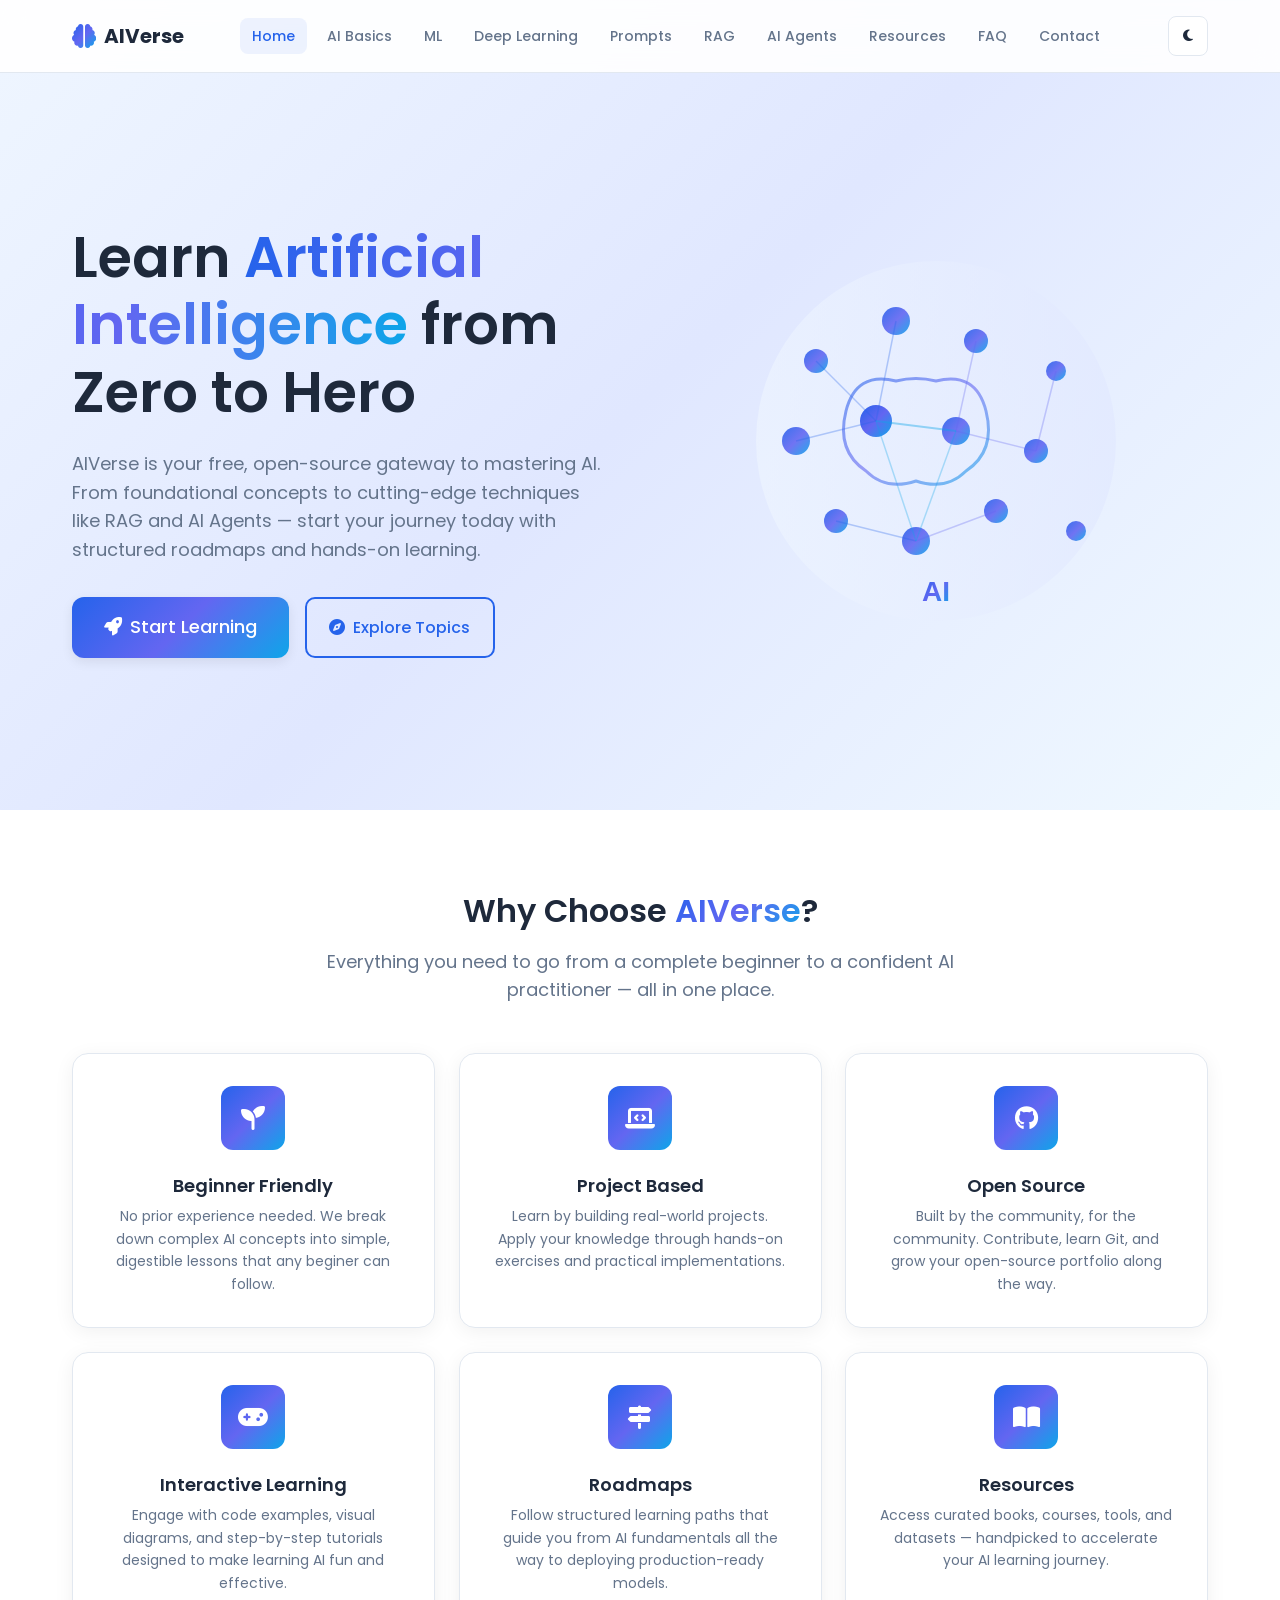
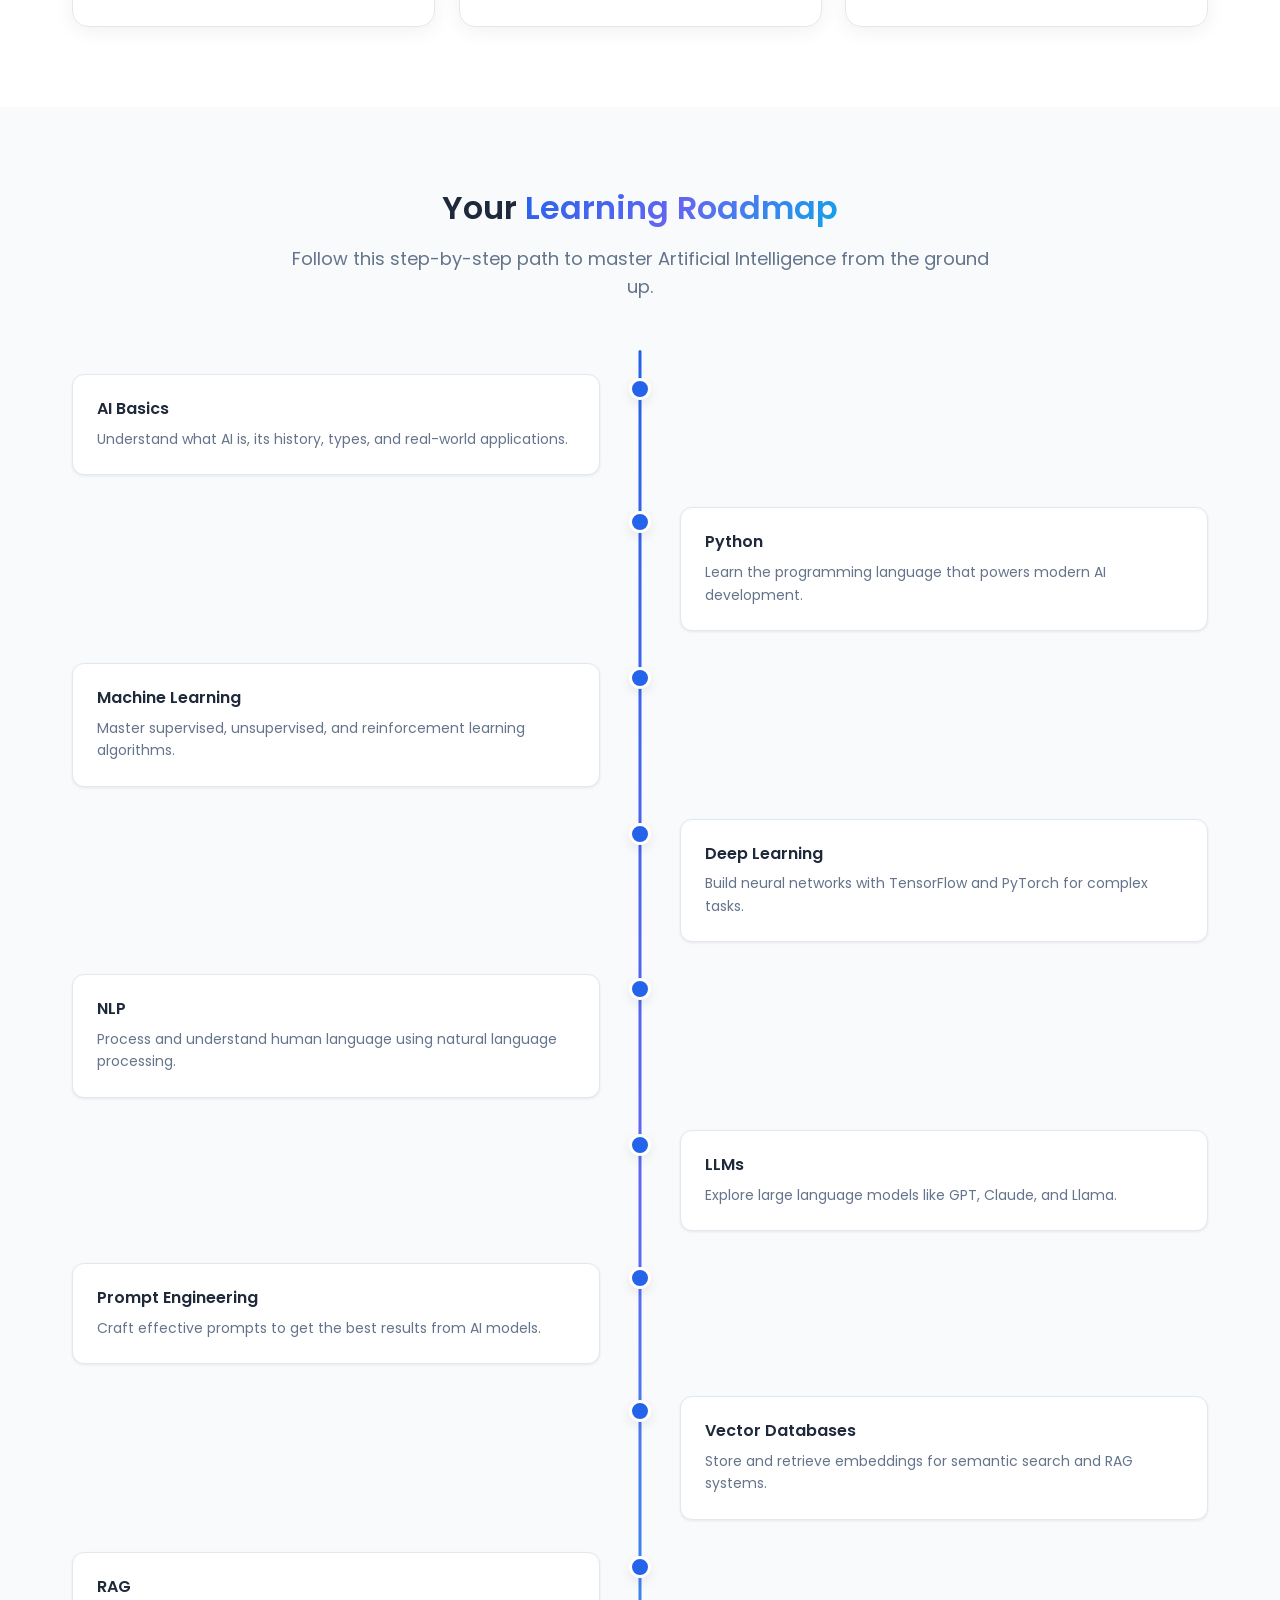
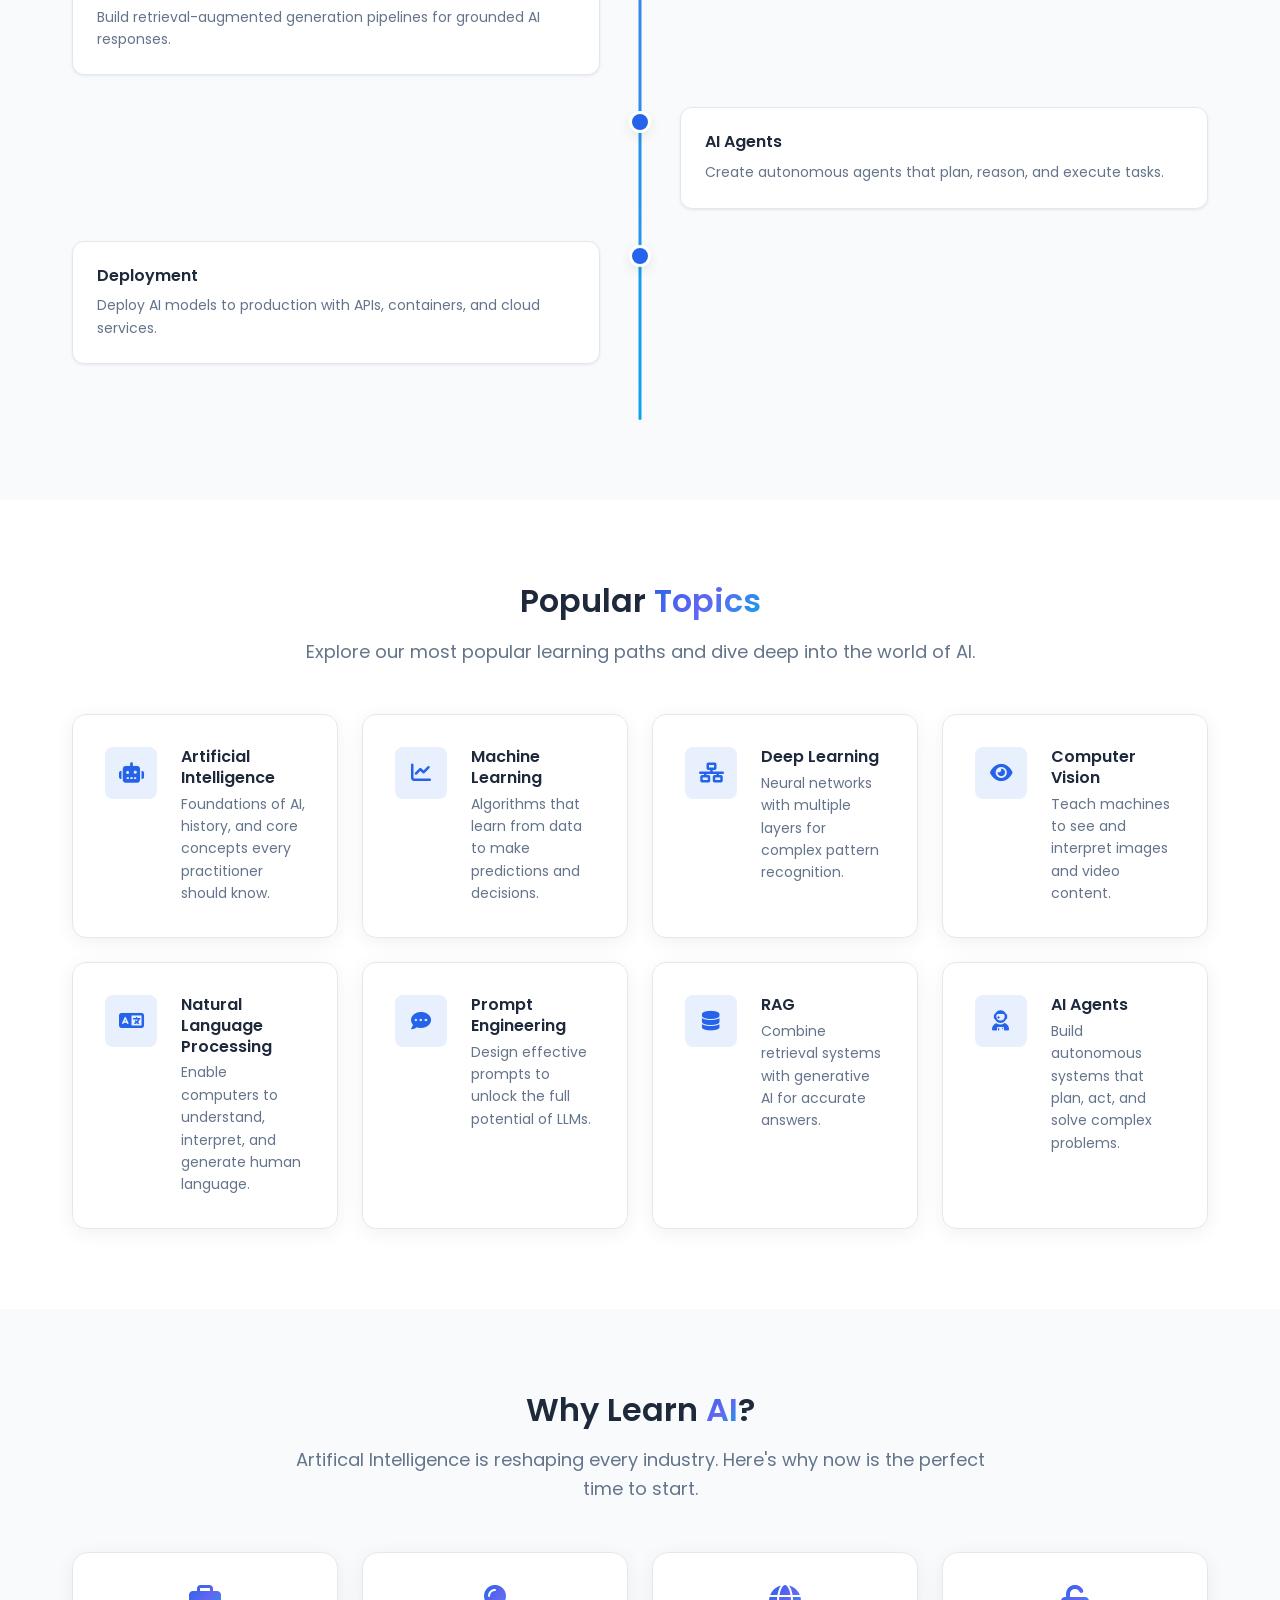
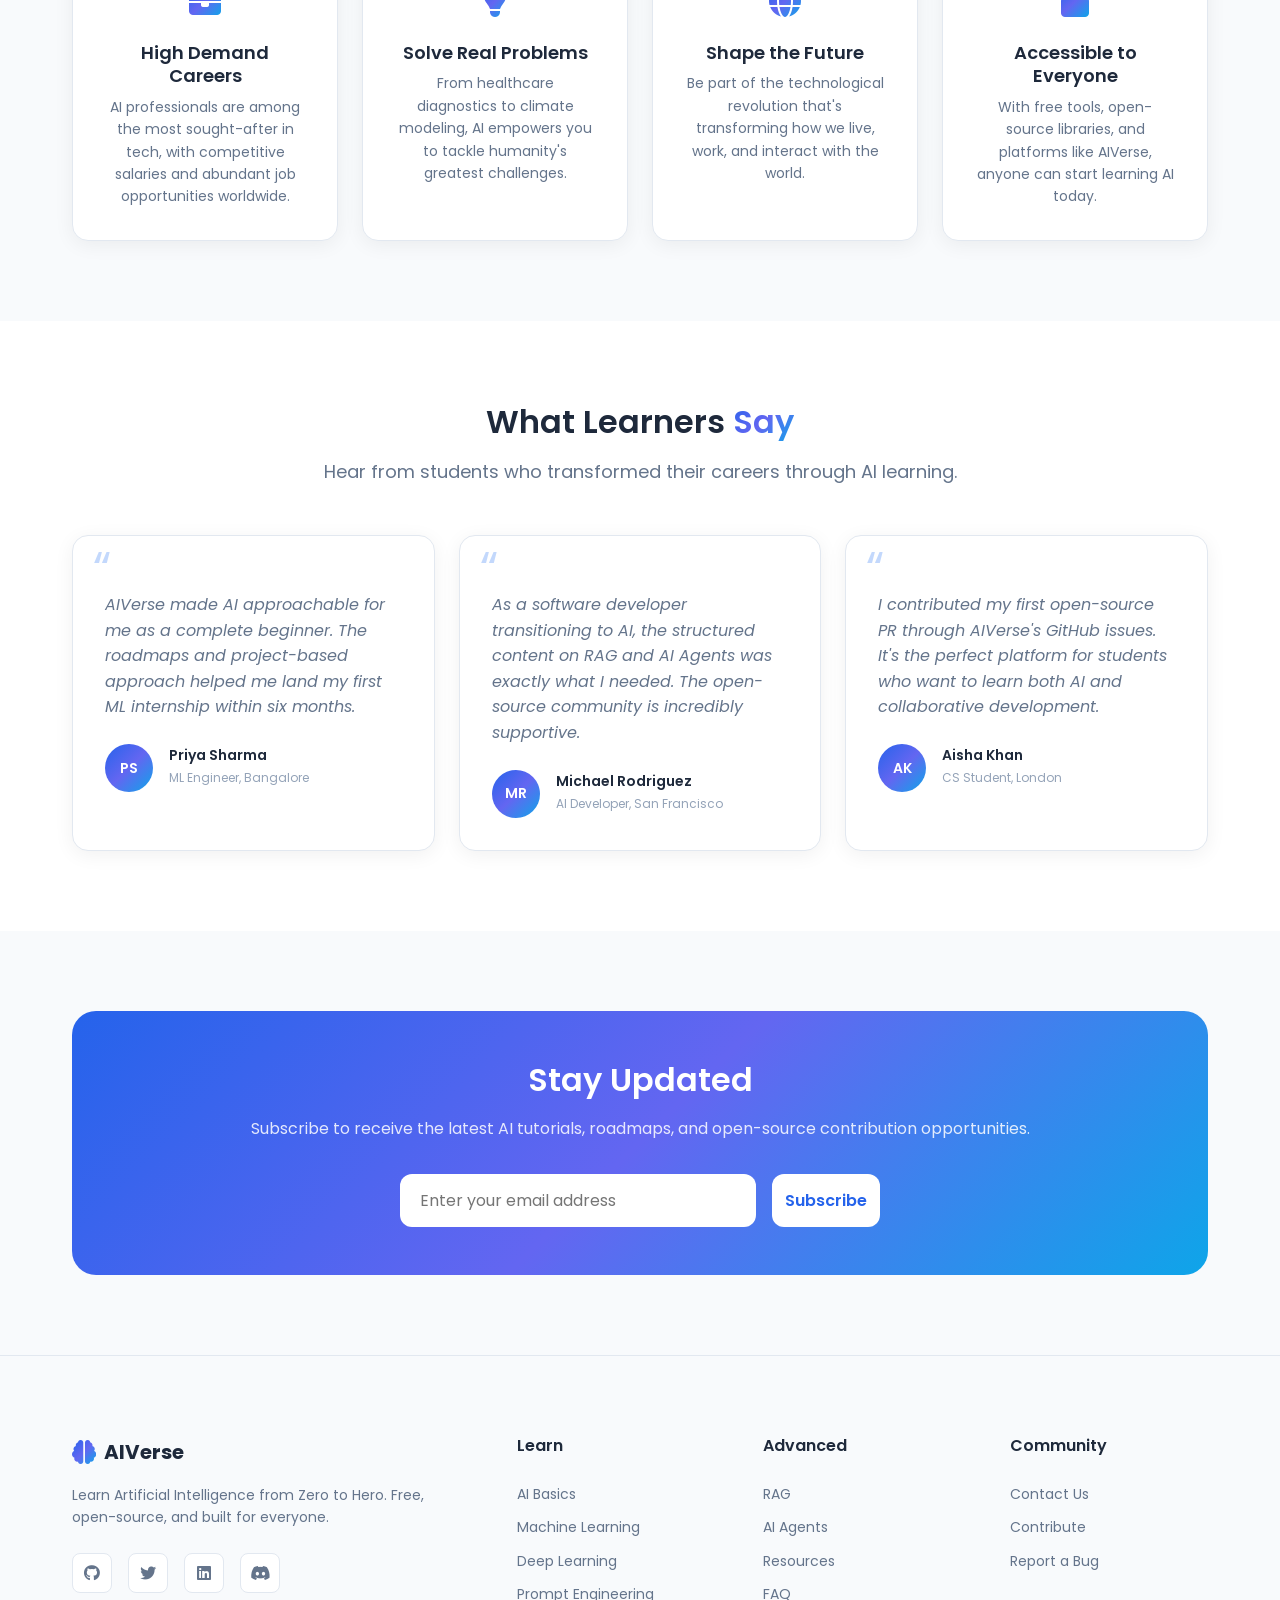
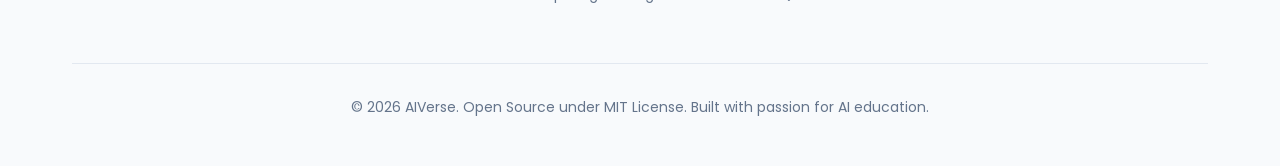
==== commit 8efbda05: "Merge pull request #46 from DarshilGunjal/typomistake typo mistake" ====
--- a/index.html
+++ b/index.html
@@ -13,6 +13,9 @@
 
   <!-- Font Awesome Icons -->
   <link rel="stylesheet" href="https://cdnjs.cloudflare.com/ajax/libs/font-awesome/6.5.1/css/all.min.css">
+
+  <!-- Favicon Icon -->
+   <link rel="icon" href="icons\Favicon.png">
 
   <!-- Stylesheets -->
   <link rel="stylesheet" href="css/style.css">
@@ -44,10 +47,13 @@
         </ul>
 
         <div class="nav-actions">
-          <button class="theme-toggle" aria-label="Toggle dark mode">
+          <button type="button" class="theme-toggle" aria-label="Toggle dark mode">
             <i class="fas fa-moon" aria-hidden="true"></i>
           </button>
-          <button class="nav-toggle" aria-label="Toggle navigation menu" aria-expanded="false">
+          <button type="button"
+    class="nav-toggle"
+    aria-label="Toggle navigation menu"
+    aria-expanded="false">
             <span></span>
             <span></span>
             <span></span>
@@ -382,7 +388,7 @@
       <div class="container">
         <div class="newsletter reveal">
           <h2>Stay Updated</h2>
-          <p>Subscribe to recieve the latest AI tutorials, roadmaps, and open-source contribution opportunities.</p>
+          <p>Subscribe to receive the latest AI tutorials, roadmaps, and open-source contribution opportunities.</p>
           <form class="newsletter-form" aria-label="Newsletter subscription">
             <input type="email" placeholder="Enter your email address" required aria-label="Email address">
             <button type="submit" class="btn">Subscribe</button>
@@ -448,7 +454,7 @@
   </footer>
 
   <!-- Back to Top Button -->
-  <button class="back-to-top" aria-label="Back to top">
+  <button type="button" class="back-to-top" aria-label="Back to top">
     <i class="fas fa-arrow-up" aria-hidden="true"></i>
   </button>
 
--- a/css/style.css
+++ b/css/style.css
@@ -1154,3 +1154,8 @@
 .intro-text p {
   font-size: var(--font-size-lg);
 }
+
+.code-example code {
+  display: block;
+  font: inherit;
+}
